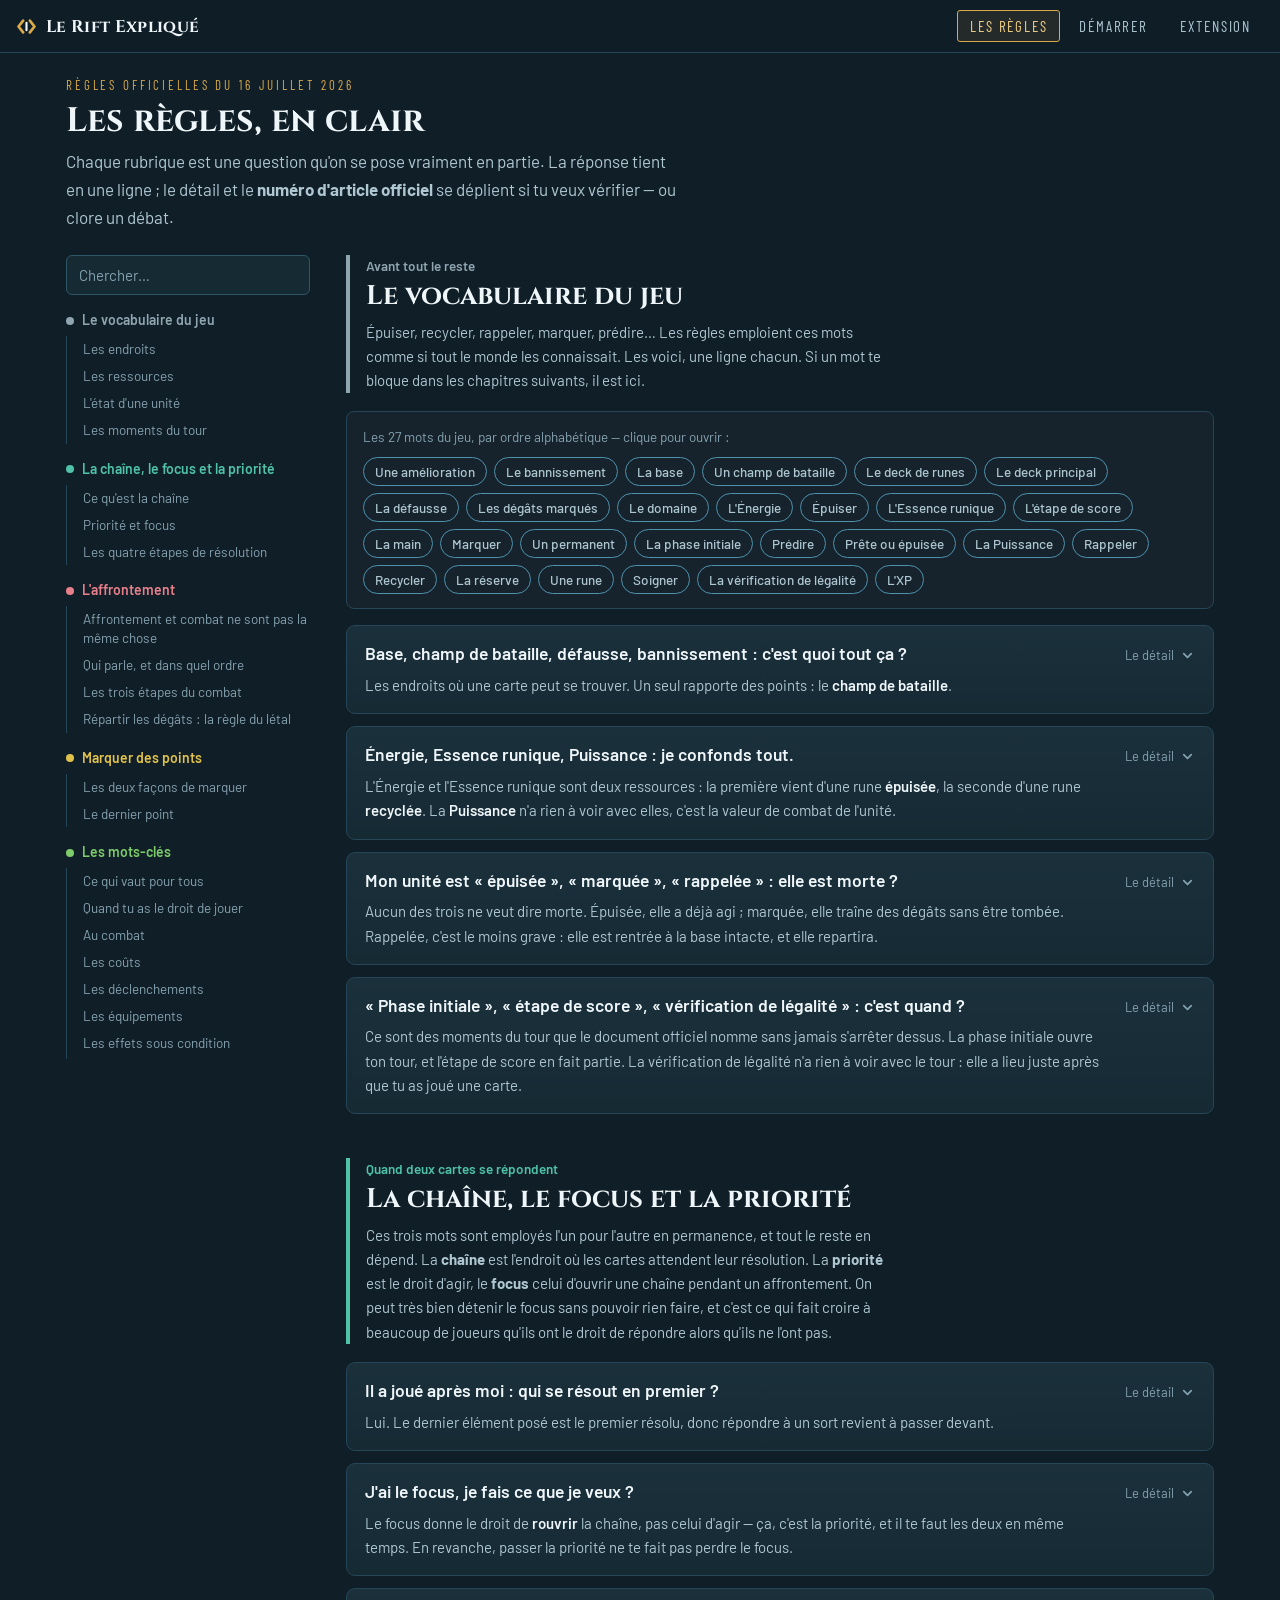
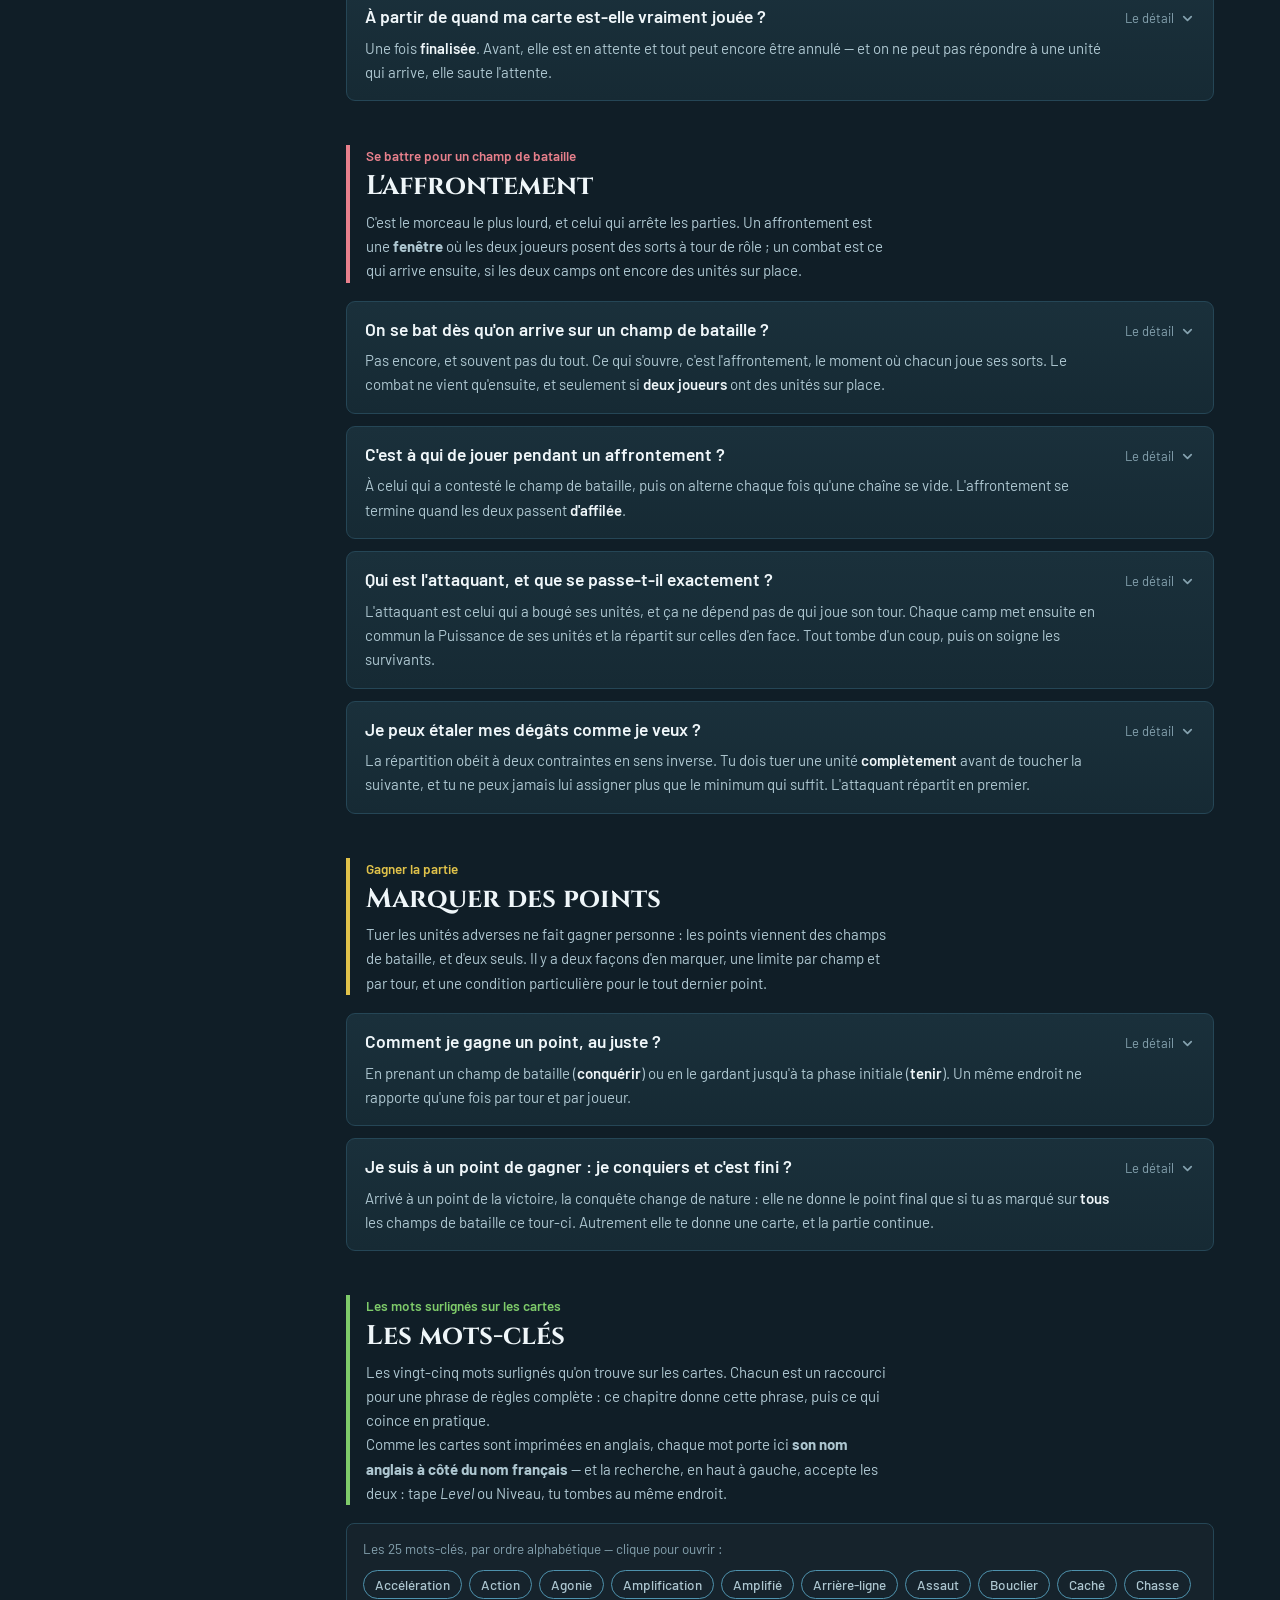
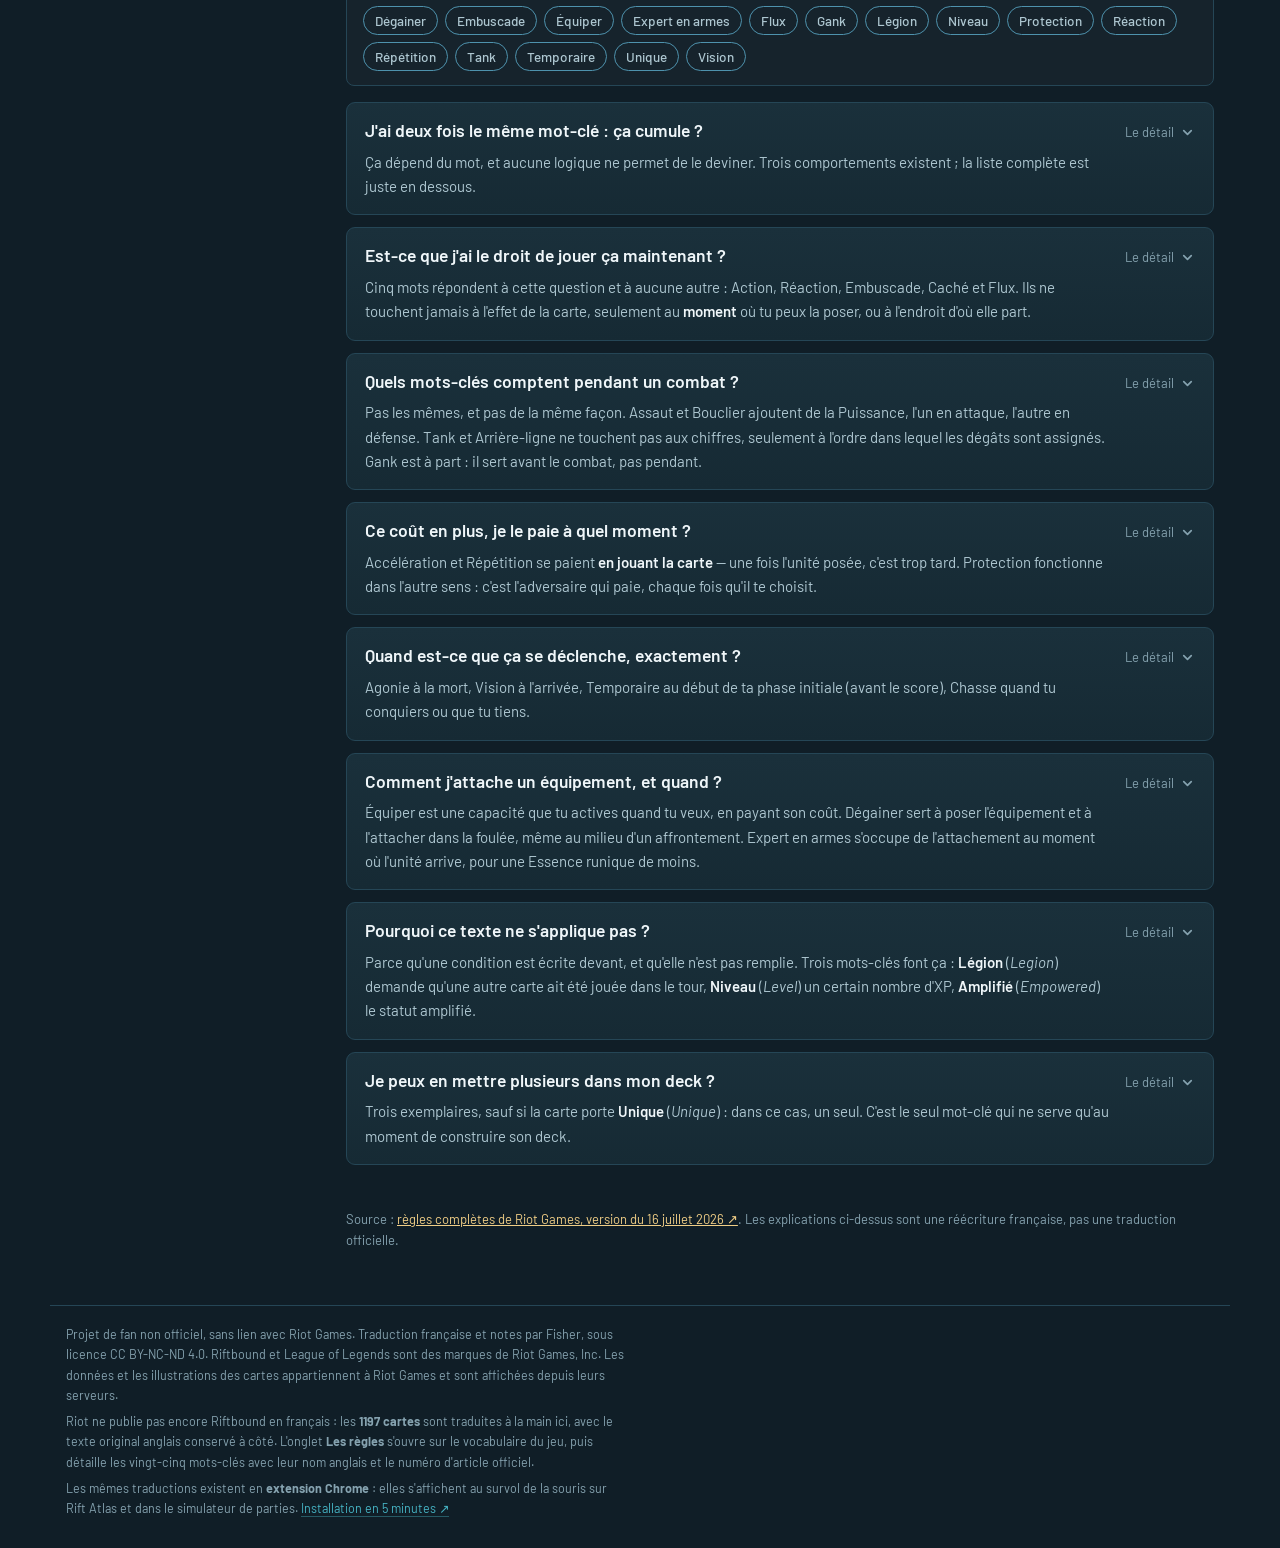
==== index.html @ 5894bb35 "L'installation passe juste sous le bouton de telechargement Les cinq etapes etaient trois sections p" ====
<!doctype html>
<html lang="fr">
<head>
<meta charset="utf-8">
<meta name="viewport" content="width=device-width, initial-scale=1, viewport-fit=cover">
<title>Le Rift Expliqué — guide Riftbound</title>
<meta name="description" content="Riftbound en français : les règles expliquées question par question, les 25 mots-clés, et une extension Chrome qui traduit les cartes au survol sur Rift Atlas.">

<link rel="canonical" href="https://pipfisher.github.io/rift-explique/">
<meta name="theme-color" content="#D9A94A">
<link rel="icon" href="favicon.svg" type="image/svg+xml">
<link rel="apple-touch-icon" href="apple-touch-icon.png">

<!-- l'aperçu affiché quand le lien est collé dans Discord, sur un forum ou en message -->
<meta property="og:type" content="website">
<meta property="og:site_name" content="Le Rift Expliqué">
<meta property="og:locale" content="fr_FR">
<meta property="og:url" content="https://pipfisher.github.io/rift-explique/">
<meta property="og:title" content="Le Rift Expliqué — Riftbound en français">
<meta property="og:description" content="Les règles de Riftbound expliquées question par question, les 25 mots-clés, et une extension Chrome qui traduit les 1197 cartes au survol.">
<meta property="og:image" content="https://pipfisher.github.io/rift-explique/og.png">
<meta property="og:image:width" content="1200">
<meta property="og:image:height" content="630">
<meta property="og:image:alt" content="Le Rift Expliqué — guide français de Riftbound">
<meta name="twitter:card" content="summary_large_image">

<link rel="preconnect" href="https://cmsassets.rgpub.io" crossorigin>
<link rel="preconnect" href="https://assetcdn.rgpub.io" crossorigin>
<link rel="preconnect" href="https://fonts.googleapis.com">
<link rel="preconnect" href="https://fonts.gstatic.com" crossorigin>
<link rel="stylesheet" href="https://fonts.googleapis.com/css2?family=Cinzel:wght@500;700&family=Barlow:wght@400;500;600&family=Barlow+Condensed:wght@500;600;700&display=swap">
<link rel="stylesheet" href="style.css?v=34">
</head>
<body>

<header class="topbar">
  <button class="brand" id="brand" type="button" title="Découvrir l'extension Chrome">
    <svg class="brand-mark" viewBox="0 0 100 100" aria-hidden="true" focusable="false">
      <g fill="none" stroke="#D9A94A" stroke-width="13" stroke-linecap="round" stroke-linejoin="round">
        <path d="M34 22 L12 50 L34 78"/><path d="M66 78 L88 50 L66 22"/>
      </g>
      <path d="M50 32 L50 68" fill="none" stroke="#F4FAFC" stroke-width="10" stroke-linecap="round"/>
    </svg>
    <span class="brand-name">Le Rift Expliqué</span>
  </button>
  <nav class="tabs" id="tabs" role="tablist">
    <button class="tab" data-view="regles" role="tab">Les règles</button>
    <button class="tab" data-view="rules" role="tab">Démarrer</button>
    <button class="tab" data-view="extension" role="tab">Extension</button>
  </nav>
</header>

<main id="main">
  <div class="loading" id="loading">Chargement…</div>
</main>

<noscript>
  <div class="panel" style="max-width:1180px;margin:22px auto;padding:18px 20px">
    <h2>JavaScript est nécessaire</h2>
    <p class="lede" style="margin-top:8px">Ce site affiche les règles de Riftbound en français.
    Active JavaScript pour le consulter, ou va voir les
    <a href="https://playriftbound.com/en-us/rules-hub/" target="_blank" rel="noopener">règles
    officielles de Riot</a> (en anglais).</p>
  </div>
</noscript>

<div class="modal" id="modal" hidden>
  <div class="modal-back" data-close></div>
  <div class="modal-box" role="dialog" aria-modal="true">
    <button class="modal-x" data-close aria-label="Fermer">✕</button>
    <div id="modalBody"></div>
  </div>
</div>

<footer class="sitefoot">
  <p>Projet de fan non officiel, sans lien avec Riot Games. Traduction française et notes par Fisher, sous licence CC BY-NC-ND 4.0. Riftbound et League of Legends sont des marques de Riot&nbsp;Games, Inc. Les données et les illustrations des cartes appartiennent à Riot Games et sont affichées depuis leurs serveurs.</p>
  <p>Riot ne publie pas encore Riftbound en français : les <strong>1197 cartes</strong> sont traduites à la main ici, avec le texte original anglais conservé à côté. L'onglet <strong>Les règles</strong> s'ouvre sur le vocabulaire du jeu, puis détaille les vingt-cinq mots-clés avec leur nom anglais et le numéro d'article officiel.</p>
  <p class="foot-ext">Les mêmes traductions existent en <strong>extension Chrome</strong> : elles s'affichent au survol de la souris sur Rift Atlas et dans le simulateur de parties. <a href="https://github.com/PIPFisher/rift-explique/tree/main/extension" target="_blank" rel="noopener">Installation en 5 minutes&nbsp;↗</a></p>
</footer>

<script src="cards-data.js?v=34"></script>
<script src="rb-fr.js?v=34"></script>
<script src="rb-core.js?v=34"></script>
<script src="rb-regles-data.js?v=34"></script>
<script src="rb-regles.js?v=34"></script>
<script src="rb-rules.js?v=34"></script>
<script src="rb-extension.js?v=34"></script>
<script src="rb-app.js?v=34"></script>
</body>
</html>
---- style.css ----
/* ============================================================
   Le Rift Expliqué — feuille de style
   ============================================================ */

:root{
  color-scheme: dark;
  --ground:#101E27;
  --ground-2:#162A34;
  --panel:#1A303B;
  --panel-2:#204251;
  --line:#2E5666;
  --line-soft:#254656;
  --text:#EFF6F9;
  --text-dim:#AEC7D1;
  --text-faint:#85A2AF;
  --gold:#D9A94A;
  --gold-soft:#F0CE86;
  --att:#E0654A;
  --def:#46B4C4;
  --danger:#D8503C;
  --ok:#5BBF86;

  --Fury:#D9503C;
  --Body:#E08A3C;
  --Mind:#4FA8DE;
  --Calm:#56B87F;
  --Chaos:#A45FD0;
  --Order:#E0C24A;
  --Colorless:#8FA6B1;

  --serif:"Cinzel", Georgia, serif;
  --sans:"Barlow", system-ui, -apple-system, sans-serif;
  --cond:"Barlow Condensed", "Barlow", system-ui, sans-serif;
}

*{box-sizing:border-box}
html,body{margin:0;padding:0}
body{
  background:
    radial-gradient(1200px 700px at 50% -14%, #1E3E4D 0%, rgba(30,62,77,0) 62%),
    var(--ground);
  color:var(--text);
  font-family:var(--sans);
  font-size:16px;
  line-height:1.62;
  min-height:100vh;
  padding-top:env(safe-area-inset-top, 0px);
  padding-bottom:env(safe-area-inset-bottom, 0px);
}
img{max-width:100%;display:block}
a{color:var(--gold-soft)}

/* ---------- barre du haut ---------- */
.topbar{
  position:sticky;top:env(safe-area-inset-top, 0px);z-index:30;
  background:rgba(16,30,39,.93);
  backdrop-filter:blur(8px);
  border-bottom:1px solid var(--line-soft);
  display:flex;align-items:center;justify-content:space-between;gap:14px;flex-wrap:wrap;
  padding:10px 16px;
}
/* le titre est un bouton (il mène à l'onglet Extension) : on efface tout
   l'habillage que la règle générale des boutons lui donnerait */
.brand{display:flex;align-items:center;gap:9px;
  font-family:inherit;font-size:inherit;letter-spacing:normal;text-transform:none;
  background:none;border:none;border-radius:4px;padding:2px 4px;margin:-2px -4px;
  color:var(--text);cursor:pointer;transition:color .18s}
.brand:hover:not(:disabled){background:none;border-color:transparent;color:var(--gold-soft)}
.brand:hover .brand-mark{filter:brightness(1.25)}
.brand:active:not(:disabled){transform:none}
.brand:focus-visible{outline:2px solid var(--gold);outline-offset:2px}
.brand-mark{
  width:21px;height:21px;flex:none;
  transition:filter .15s;
}
.brand-name{
  font-family:var(--serif);font-weight:700;font-size:17px;letter-spacing:.02em;
}
.tabs{display:flex;gap:6px;flex-wrap:wrap}
.tab{
  font-family:var(--cond);font-size:15px;letter-spacing:.12em;text-transform:uppercase;
  color:var(--text-dim);background:transparent;border:1px solid transparent;
  border-radius:3px;padding:6px 12px;cursor:pointer;transition:all .18s ease;
}
.tab:hover{color:var(--text);background:var(--panel-2)}
.tab.on{color:var(--gold-soft);border-color:var(--gold);background:rgba(217,169,74,.1)}
.tab:focus-visible{outline:2px solid var(--gold);outline-offset:2px}

main{max-width:1180px;margin:0 auto;padding:22px 16px 40px}
.loading{display:none;text-align:center;color:var(--text-faint);padding:60px 0;font-style:italic}
html.js .loading{display:block}
noscript .panel h2{font-family:var(--serif);font-size:22px;letter-spacing:normal;
  text-transform:none;color:var(--text)}

/* ---------- éléments communs ---------- */
.view-head{display:flex;flex-direction:column;gap:6px;margin-bottom:18px}
.eyebrow{font-family:var(--cond);font-size:13px;letter-spacing:.22em;text-transform:uppercase;color:var(--gold)}
h1{font-family:var(--serif);font-weight:700;font-size:clamp(24px,4.4vw,34px);margin:0;line-height:1.14;text-wrap:balance}
h2{font-family:var(--cond);font-size:20px;letter-spacing:.1em;text-transform:uppercase;color:var(--gold);margin:0;font-weight:600}
h3{font-family:var(--cond);font-size:16px;letter-spacing:.1em;text-transform:uppercase;color:var(--text);margin:0;font-weight:600}
.lede{color:var(--text-dim);max-width:70ch;margin:0}

button{font-family:var(--cond);font-size:15px;letter-spacing:.1em;text-transform:uppercase;
  color:var(--text);background:var(--panel-2);border:1px solid var(--line);border-radius:3px;
  padding:8px 14px;cursor:pointer;transition:background .2s,border-color .2s,color .2s,transform .1s}
button:hover:not(:disabled){background:#1D3B48;border-color:var(--gold);color:var(--gold-soft)}
button:active:not(:disabled){transform:translateY(1px)}
button:disabled{opacity:.34;cursor:not-allowed}
button:focus-visible{outline:2px solid var(--gold);outline-offset:2px}
button.primary{background:linear-gradient(180deg,#2A4D5C,#1B3945);border-color:var(--gold);color:var(--gold-soft)}
button.att{border-color:var(--att);color:var(--att)}
button.def{border-color:var(--def);color:var(--def)}

input[type=text], select{
  font-family:var(--sans);font-size:14px;color:var(--text);
  background:var(--ground-2);border:1px solid var(--line);border-radius:3px;
  padding:8px 10px;min-width:0;
}
input[type=text]:focus, select:focus{outline:none;border-color:var(--gold)}
label.field{display:flex;flex-direction:column;gap:4px;min-width:0}
label.field span{font-family:var(--cond);font-size:12px;letter-spacing:.12em;text-transform:uppercase;color:var(--text-faint)}

.panel{border:1px solid var(--line-soft);border-radius:4px;
  background:linear-gradient(180deg,var(--panel),var(--ground-2));padding:15px 16px}

/* ---------- symboles dans les textes ---------- */
.sym{display:inline-grid;place-items:center;vertical-align:-2px;
  width:17px;height:17px;border-radius:50%;
  font-family:var(--cond);font-weight:700;font-size:11px;line-height:1;
  border:1.4px solid currentColor;margin:0 1px}
.sym-e{color:var(--gold-soft)}
.sym-p{color:#B6D8E2;border-radius:3px;transform:rotate(45deg)}
.sym-p b{transform:rotate(-45deg)}
.sym-m{color:var(--gold);border-radius:3px;border-width:1.6px}
.sym-t{color:var(--text-dim);font-size:10px}
.kw{display:inline-block;font-family:var(--cond);font-size:12.5px;letter-spacing:.08em;
  text-transform:uppercase;padding:0 5px;border-radius:2px;
  border:1px solid rgba(217,169,74,.5);color:var(--gold-soft);
  background:rgba(217,169,74,.09);cursor:help;white-space:nowrap}
.kw.reaction{border-color:rgba(70,180,196,.55);color:#9EDCE7;background:rgba(70,180,196,.1)}

.rules-text{font-size:13.5px;line-height:1.5;color:var(--text-dim);white-space:pre-line}

/* ---------- carte ---------- */
.card{
  --dom:var(--Colorless);
  position:relative;border-radius:6px;overflow:hidden;
  border:1px solid color-mix(in srgb, var(--dom) 45%, #0C1A22);
  background:#0D1B23;
  box-shadow:0 8px 22px -14px #000;
  cursor:pointer;transition:transform .16s ease, box-shadow .16s ease, border-color .16s ease;
}
.card:hover{transform:translateY(-3px);box-shadow:0 14px 26px -14px #000;border-color:var(--dom)}
.card img{width:100%;aspect-ratio:744/1039;object-fit:cover;background:#0A141C}
.card.landscape img{aspect-ratio:1039/744}
.card .fallback{
  position:absolute;inset:0;display:grid;place-items:center;text-align:center;padding:10px;
  font-family:var(--cond);font-size:13px;letter-spacing:.06em;color:var(--text-faint);
}
.card-cap{
  position:absolute;left:0;right:0;bottom:0;
  background:linear-gradient(180deg,rgba(10,20,28,0),rgba(8,16,22,.94) 55%);
  padding:16px 7px 6px;
  font-family:var(--cond);font-size:13px;letter-spacing:.03em;line-height:1.2;
  display:flex;align-items:flex-end;justify-content:space-between;gap:6px;
}
.card-cap b{font-weight:600;color:#EFF6F8}
.card-cap i{font-style:normal;color:var(--dom);font-size:11.5px;letter-spacing:.1em;text-transform:uppercase}

/* ---------- explorateur ---------- */
.filters{display:grid;grid-template-columns:repeat(auto-fit,minmax(140px,1fr));gap:10px;
  margin-bottom:12px;align-items:end}
.filters select,.filters input[type=text]{width:100%}
.filters .wide{grid-column:span 2}
@media (max-width:560px){.filters .wide{grid-column:span 1}}
.count-line{display:flex;justify-content:space-between;align-items:center;gap:10px;flex-wrap:wrap;
  color:var(--text-faint);font-size:13px;margin-bottom:12px}
.grid{display:grid;grid-template-columns:repeat(auto-fill,minmax(150px,1fr));gap:13px}
@media (max-width:520px){.grid{grid-template-columns:repeat(auto-fill,minmax(128px,1fr));gap:10px}}
.more-wrap{display:flex;justify-content:center;margin-top:20px}
.empty{text-align:center;color:var(--text-faint);padding:40px 0;font-style:italic}

/* ---------- fiche détaillée ---------- */
.detail{display:grid;grid-template-columns:minmax(0,300px) minmax(0,1fr);gap:20px}
@media (max-width:640px){.detail{grid-template-columns:1fr}}
.detail img{border-radius:8px;border:1px solid var(--line)}
.detail-meta{display:flex;flex-direction:column;gap:12px}
.detail h2{font-family:var(--serif);font-size:23px;text-transform:none;letter-spacing:0;color:var(--text)}
.chips{display:flex;gap:6px;flex-wrap:wrap}
.chip{font-family:var(--cond);font-size:12.5px;letter-spacing:.1em;text-transform:uppercase;
  padding:2px 8px;border-radius:2px;border:1px solid var(--line);color:var(--text-dim);background:rgba(10,20,28,.5)}
.chip.dom{border-color:var(--dom);color:var(--dom)}
.stat-row{display:flex;gap:16px;flex-wrap:wrap;border-block:1px solid var(--line-soft);padding:9px 0}
.stat{display:flex;flex-direction:column}
.stat span{font-family:var(--cond);font-size:11.5px;letter-spacing:.12em;text-transform:uppercase;color:var(--text-faint)}
.stat b{font-family:var(--cond);font-size:20px;color:var(--gold-soft);font-variant-numeric:tabular-nums}

/* ---------- modale ---------- */
.modal{position:fixed;inset:0;z-index:60;display:grid;place-items:center;padding:16px}
.modal[hidden]{display:none}
[hidden]{display:none !important}
.modal-back{position:absolute;inset:0;background:rgba(4,10,14,.82)}
.modal-box{position:relative;max-width:820px;width:100%;max-height:88vh;overflow-y:auto;
  background:linear-gradient(180deg,var(--panel),var(--ground-2));
  border:1px solid var(--line);border-radius:6px;padding:20px}
.modal-x{position:absolute;top:10px;right:10px;padding:4px 9px;font-size:14px;z-index:2}

/* ---------- plateau partagé (chaîne + simulateur) ---------- */
.field{border:1px solid var(--line-soft);border-radius:4px;
  background:linear-gradient(180deg,rgba(19,37,47,.6),rgba(10,20,28,.6));
  padding:12px 14px;display:grid;grid-template-columns:1fr auto 1fr;align-items:center;gap:14px}
@media (max-width:760px){.field{grid-template-columns:1fr;gap:12px}}
.seat{display:flex;flex-direction:column;gap:8px}
.seat.right{align-items:flex-end;text-align:right}
@media (max-width:760px){.seat.right{align-items:flex-start;text-align:left}}
.seat-name{font-family:var(--cond);font-size:16px;letter-spacing:.14em;text-transform:uppercase;color:var(--who)}
.seat-att{--who:var(--att)}
.seat-def{--who:var(--def)}
.badges{display:flex;gap:6px;flex-wrap:wrap}
.seat.right .badges{justify-content:flex-end}
@media (max-width:760px){.seat.right .badges{justify-content:flex-start}}
.badge{font-family:var(--cond);font-size:12.5px;letter-spacing:.1em;text-transform:uppercase;
  padding:2px 8px;border-radius:2px;border:1px solid var(--line-soft);color:var(--text-faint);
  background:rgba(10,20,28,.6);transition:all .25s ease;white-space:nowrap}
.badge.on{color:var(--text);border-color:var(--who);
  background:color-mix(in srgb,var(--who) 16%,rgba(10,20,28,.6));box-shadow:0 0 12px -4px var(--who)}
.versus{font-family:var(--serif);font-size:13px;letter-spacing:.2em;color:var(--text-faint);text-align:center}

.mini-row{display:flex;gap:9px;flex-wrap:wrap}
.seat.right .mini-row{justify-content:flex-end}
@media (max-width:760px){.seat.right .mini-row{justify-content:flex-start}}
.mini{width:84px;position:relative;border-radius:4px;overflow:hidden;border:1px solid var(--line);background:#0D1B23}
.mini img{aspect-ratio:744/1039;object-fit:cover}
.mini .m-might{position:absolute;bottom:3px;right:3px;min-width:21px;height:21px;padding:0 3px;
  display:grid;place-items:center;background:rgba(8,16,22,.92);border:1.4px solid var(--gold);
  border-radius:3px;font-family:var(--cond);font-weight:700;font-size:13px;color:var(--gold-soft)}
.mini.dead{opacity:.34;filter:grayscale(1)}
.mini.dead::after{content:"mort";position:absolute;inset:auto 0 42% 0;text-align:center;
  font-family:var(--cond);font-size:12px;letter-spacing:.12em;text-transform:uppercase;color:var(--danger)}
.mini .m-dmg{position:absolute;top:3px;left:3px;background:rgba(216,80,60,.92);border-radius:2px;
  font-family:var(--cond);font-size:12px;padding:0 4px;color:#fff}
.mini-empty{color:var(--text-faint);font-size:13px;font-style:italic}

/* ---------- chaîne ---------- */
.chain-col{border:1px solid var(--line-soft);border-radius:4px;
  background:linear-gradient(180deg,rgba(19,37,47,.85),rgba(10,20,28,.85));
  padding:13px 14px 12px;display:flex;flex-direction:column;gap:11px;min-height:260px}
.chain-head{display:flex;align-items:center;justify-content:space-between;gap:10px;
  border-bottom:1px solid var(--line-soft);padding-bottom:8px}
.chain-title{font-family:var(--cond);font-size:16px;letter-spacing:.18em;text-transform:uppercase;color:var(--gold)}
.chain-state{font-family:var(--cond);font-size:13px;letter-spacing:.1em;text-transform:uppercase;color:var(--text-faint)}
.stack{flex:1;display:flex;flex-direction:row-reverse;justify-content:center;align-items:flex-start;
  gap:14px;flex-wrap:wrap;padding:4px 0}
.slot{display:flex;flex-direction:column;align-items:center;gap:6px;width:118px;
  animation:slideIn .34s cubic-bezier(.2,.8,.3,1) both}
.slot .card{width:118px}
.slot-tag{font-family:var(--cond);font-size:11px;letter-spacing:.13em;text-transform:uppercase;
  color:var(--text-faint);text-align:center;line-height:1.2}
.slot.is-top .slot-tag{color:var(--gold)}
.slot.resolving{animation:resolveOut .7s ease both}
.slot.resolving .card{border-color:var(--gold-soft);box-shadow:0 0 0 1px var(--gold-soft),0 0 30px -6px var(--gold-soft)}
.slot .owner-bar{width:100%;height:3px;border-radius:2px;background:var(--own)}
.empty-note{margin:auto;text-align:center;color:var(--text-faint);font-size:13px;font-style:italic}

@keyframes slideIn{from{opacity:0;transform:translateY(16px) scale(.96)}to{opacity:1;transform:none}}
@keyframes resolveOut{0%{opacity:1}40%{opacity:1;transform:translateY(-5px) scale(1.03)}100%{opacity:0;transform:translateY(-26px) scale(.95)}}

.passes{display:flex;align-items:center;gap:9px;border-top:1px solid var(--line-soft);padding-top:9px}
.passes-label{font-family:var(--cond);font-size:13px;letter-spacing:.1em;text-transform:uppercase;color:var(--text-faint)}
.pips{display:flex;gap:5px}
.pip{width:24px;height:5px;border-radius:2px;background:var(--line-soft);transition:all .3s ease}
.pip.on{background:var(--gold);box-shadow:0 0 9px -1px var(--gold)}
.pip.fire{background:var(--danger);box-shadow:0 0 12px -1px var(--danger)}

.hand-zone{border:1px solid var(--line-soft);border-radius:4px;background:rgba(19,37,47,.45);
  padding:11px 14px 13px;display:flex;flex-direction:column;gap:9px}
.hand-head{font-family:var(--cond);font-size:14px;letter-spacing:.16em;text-transform:uppercase;color:var(--def);
  display:flex;justify-content:space-between;gap:10px;flex-wrap:wrap;align-items:center}
.hand{display:flex;gap:12px;flex-wrap:wrap}
.hand .card{width:112px;animation:slideIn .3s ease both}
.hand-empty{color:var(--text-faint);font-size:13px;font-style:italic}

.narration{border:1px solid var(--line-soft);border-radius:4px;
  background:linear-gradient(180deg,var(--panel),var(--ground-2));
  padding:15px 16px 14px;display:flex;flex-direction:column;gap:11px;min-height:130px}
.step-head{display:flex;align-items:baseline;gap:10px;flex-wrap:wrap}
.step-num{font-family:var(--cond);font-size:14px;letter-spacing:.16em;text-transform:uppercase;color:var(--gold);font-variant-numeric:tabular-nums}
.step-tag{font-family:var(--cond);font-size:13px;letter-spacing:.12em;text-transform:uppercase;color:var(--text-faint);
  border:1px solid var(--line-soft);border-radius:2px;padding:1px 7px}
.step-text{margin:0;font-size:16px;max-width:70ch}
.step-text b{color:var(--gold-soft);font-weight:600}
.step-note{margin:0;font-size:13.5px;color:var(--text-dim);border-left:2px solid var(--line);padding-left:11px;max-width:70ch}
.choices{display:flex;gap:10px;flex-wrap:wrap}
.controls{display:flex;gap:9px;flex-wrap:wrap;align-items:center;justify-content:center;margin-top:4px}
.stack-col{display:flex;flex-direction:column;gap:16px}

/* ---------- règles ---------- */
.rule-grid{display:grid;grid-template-columns:repeat(auto-fit,minmax(260px,1fr));gap:14px}
.rule-card{border:1px solid var(--line-soft);border-top:2px solid var(--gold);border-radius:3px;
  background:rgba(19,37,47,.5);padding:14px 15px;display:flex;flex-direction:column;gap:7px}
.rule-card p{margin:0;font-size:14px;color:var(--text-dim)}
.rule-card p b{color:var(--text);font-weight:600}
.steps-list{display:flex;flex-direction:column;gap:10px;counter-reset:s}
.step-item{display:grid;grid-template-columns:30px 1fr;gap:12px;align-items:start;
  border-bottom:1px solid var(--line-soft);padding-bottom:10px}
.step-item:last-child{border-bottom:none}
.step-item .no{font-family:var(--cond);font-size:19px;color:var(--gold);font-variant-numeric:tabular-nums;line-height:1.3}
.step-item p{margin:0;font-size:14.5px}
.step-item p b{color:var(--gold-soft)}
.step-item .sub{color:var(--text-dim);font-size:13.5px;margin-top:3px}

.glossary{display:grid;grid-template-columns:repeat(auto-fit,minmax(280px,1fr));gap:11px}
.gl{border:1px solid var(--line-soft);border-radius:3px;background:rgba(19,37,47,.4);padding:11px 12px;
  display:flex;flex-direction:column;gap:5px}
.gl-head{display:flex;align-items:baseline;gap:8px;flex-wrap:wrap}
.gl-en{font-family:var(--cond);font-size:16px;letter-spacing:.08em;text-transform:uppercase;color:var(--gold-soft)}
.gl-fr{font-size:13px;color:var(--text-faint);font-style:italic}
.gl p{margin:0;font-size:13.5px;color:var(--text-dim)}
.gl .ex{font-size:12.5px;color:var(--text-faint)}
.gl .ex a{cursor:pointer;text-decoration:underline dotted}

/* ---------- simulateur ---------- */
.sim-setup{display:grid;grid-template-columns:1fr 1fr;gap:14px}
@media (max-width:720px){.sim-setup{grid-template-columns:1fr}}
.picked{display:flex;gap:8px;flex-wrap:wrap;min-height:30px;margin-top:8px}
.picked .mini{width:62px}
.picked .mini button{position:absolute;top:2px;right:2px;padding:0 5px;font-size:11px;
  background:rgba(8,16,22,.9);border-color:var(--danger);color:var(--danger);line-height:1.5}
.picker-results{display:grid;grid-template-columns:repeat(auto-fill,minmax(110px,1fr));gap:10px;
  max-height:330px;overflow-y:auto;padding:4px;border:1px solid var(--line-soft);border-radius:3px;margin-top:10px}
.log{border:1px solid var(--line-soft);border-radius:3px;background:rgba(10,20,28,.6);
  padding:11px 13px;max-height:260px;overflow-y:auto;display:flex;flex-direction:column;gap:6px}
.log-line{font-size:13.5px;color:var(--text-dim);border-left:2px solid var(--line);padding-left:9px}
.log-line.att{border-color:var(--att)}
.log-line.def{border-color:var(--def)}
.log-line.sys{border-color:var(--gold);color:var(--text)}
.log-line.bad{border-color:var(--danger);color:#F0B3A8}
.log-line b{color:var(--gold-soft)}
.turn-banner{display:flex;align-items:center;gap:10px;flex-wrap:wrap;
  font-family:var(--cond);font-size:16px;letter-spacing:.1em;text-transform:uppercase}
.turn-banner .who{padding:3px 10px;border-radius:3px;border:1px solid currentColor}
.turn-banner .who.att{color:var(--att)}
.turn-banner .who.def{color:var(--def)}
.act-row{display:flex;gap:9px;flex-wrap:wrap;align-items:center}
.hint{font-size:13px;color:var(--text-faint);max-width:70ch}
.outcome{border:1px solid var(--gold);border-radius:4px;background:rgba(217,169,74,.08);padding:13px 15px}
.outcome h3{color:var(--gold-soft);margin-bottom:5px}
.outcome p{margin:0;font-size:14.5px}

.sitefoot{max-width:1180px;margin:0 auto;padding:18px 16px 30px;border-top:1px solid var(--line-soft);
  color:var(--text-faint);font-size:12.5px;display:flex;flex-direction:column;gap:6px}
.sitefoot p{margin:0;max-width:80ch}

@media (prefers-reduced-motion: reduce){
  *,*::before,*::after{animation-duration:.01ms!important;animation-iteration-count:1!important;transition-duration:.01ms!important}
}

/* ================= un tour de jeu ================= */
.rail{
  display:flex;align-items:center;gap:8px;flex-wrap:wrap;
  border:1px solid var(--line-soft);border-radius:4px;
  background:rgba(19,37,47,.5);padding:9px 13px;
}
.rail .ph{
  font-family:var(--cond);font-size:14px;letter-spacing:.14em;text-transform:uppercase;
  color:var(--text-faint);padding:2px 8px;border-radius:2px;transition:all .3s ease;white-space:nowrap;
}
.rail .ph.done{color:var(--text-dim)}
.rail .ph.on{color:var(--gold-soft);background:rgba(217,169,74,.12);
  border:1px solid var(--gold);box-shadow:0 0 14px -6px var(--gold)}
.rail .ph-sep{color:var(--line);font-size:13px}

.board-head{display:flex;gap:10px;flex-wrap:wrap}
.counter{
  flex:1 1 120px;border:1px solid var(--line-soft);border-radius:4px;
  background:rgba(19,37,47,.5);padding:9px 12px;display:flex;flex-direction:column;gap:1px;
}
.counter span{font-family:var(--cond);font-size:12px;letter-spacing:.12em;text-transform:uppercase;color:var(--text-faint)}
.counter b{font-family:var(--cond);font-size:24px;line-height:1.1;color:var(--gold-soft);font-variant-numeric:tabular-nums}
.counter i{font-style:normal;font-size:12px;color:var(--text-faint);margin-left:3px}

.runes-row{
  display:flex;align-items:center;gap:12px;flex-wrap:wrap;
  border:1px solid var(--line-soft);border-radius:4px;background:rgba(19,37,47,.4);padding:10px 13px;
}
.runes-label{font-family:var(--cond);font-size:14px;letter-spacing:.14em;text-transform:uppercase;color:var(--text-dim)}
.runes{display:flex;gap:6px;flex-wrap:wrap}
.rune{
  width:16px;height:16px;border-radius:3px;display:inline-block;
  transform:rotate(45deg);border:1.5px solid var(--line);background:#0E2029;
  transition:all .3s ease;
}
.rune.ready{border-color:var(--gold);background:linear-gradient(135deg,var(--gold),#8A5F1E);
  box-shadow:0 0 9px -2px var(--gold)}
.rune.spent{border-color:var(--line);background:#12242D;opacity:.55}
.rune.recycled{border-color:var(--def);background:linear-gradient(135deg,var(--def),#1B5560);
  box-shadow:0 0 9px -2px var(--def)}
.runes-key{font-size:12px;color:var(--text-faint);display:flex;align-items:center;gap:5px;flex-wrap:wrap}
.runes-key .rune{width:11px;height:11px;margin-left:6px}

.zones{display:grid;grid-template-columns:repeat(auto-fit,minmax(230px,1fr));gap:12px}
.zone{
  border:1px solid var(--line-soft);border-radius:4px;padding:11px 12px 13px;
  background:linear-gradient(180deg,rgba(19,37,47,.6),rgba(10,20,28,.6));
  display:flex;flex-direction:column;gap:9px;min-height:150px;
}
.zone-you{border-top:2px solid var(--def)}
.zone-held{border-top:2px solid var(--gold)}
.zone-enemy{border-top:2px solid var(--att)}
.zone-name{font-family:var(--cond);font-size:13.5px;letter-spacing:.13em;text-transform:uppercase;color:var(--text-dim)}
.zone-you .zone-name{color:var(--def)}
.zone-held .zone-name{color:var(--gold)}
.zone-enemy .zone-name{color:var(--att)}
.zone-cards{display:flex;gap:9px;flex-wrap:wrap}

.mini.tapped img{transform:rotate(6deg) scale(.94);filter:brightness(.72)}
.mini.tapped::before{
  content:"épuisée";position:absolute;top:3px;left:3px;z-index:2;
  font-family:var(--cond);font-size:10px;letter-spacing:.08em;text-transform:uppercase;
  background:rgba(8,16,22,.9);border:1px solid var(--line);border-radius:2px;padding:0 4px;color:var(--text-faint);
}
.mini .m-tag{
  position:absolute;left:0;right:0;bottom:0;
  background:linear-gradient(180deg,rgba(10,20,28,0),rgba(8,16,22,.95) 50%);
  font-family:var(--cond);font-size:10.5px;letter-spacing:.06em;text-transform:uppercase;
  color:var(--gold-soft);text-align:center;padding:9px 2px 3px;
}

.mini .m-might{z-index:3}
.mini .m-tag{text-align:left;padding-left:5px;padding-right:26px}

/* ================= aperçu au survol ================= */
.peek{
  position:fixed;z-index:80;pointer-events:none;
  display:flex;gap:16px;align-items:flex-start;
  max-width:min(880px, calc(100vw - 24px));
  background:linear-gradient(180deg,rgba(19,37,47,.98),rgba(10,20,28,.98));
  border:1px solid var(--gold);border-radius:6px;
  box-shadow:0 22px 50px -18px #000, 0 0 0 1px rgba(217,169,74,.18);
  padding:12px;
  animation:peekIn .14s ease both;
}
.peek[hidden]{display:none}
@keyframes peekIn{from{opacity:0;transform:translateY(6px)}to{opacity:1;transform:none}}
.peek-img{
  height:min(640px, 76vh);width:auto;aspect-ratio:744/1039;max-width:46vw;flex:none;
  border-radius:8px;border:1px solid var(--line);
}
.peek-side{display:flex;flex-direction:column;gap:9px;min-width:0;width:380px;max-height:76vh;overflow:hidden}
.peek-name{font-family:var(--serif);font-size:23px;line-height:1.18;color:var(--text)}
.peek-meta{font-family:var(--cond);font-size:15px;letter-spacing:.08em;text-transform:uppercase;color:var(--text-faint)}
.peek-vo{font-size:14.5px;line-height:1.5;color:var(--text-dim);white-space:pre-line;
  border-left:2px solid var(--line);padding-left:11px}

.fr-block{border:1px solid rgba(217,169,74,.35);border-radius:4px;
  background:rgba(217,169,74,.07);padding:9px 11px;display:flex;flex-direction:column;gap:4px}
.fr-head{font-family:var(--cond);font-size:12.5px;letter-spacing:.14em;text-transform:uppercase;color:var(--gold)}
.fr-name{font-family:var(--serif);font-size:18px;color:var(--gold-soft)}
/* ---------- lecture du texte français ----------
   Deux accents seulement : le moment où la carte se joue.
   Tout le reste vit dans la hiérarchie, pas dans la couleur. */
.fr-text{display:flex;flex-direction:column;gap:10px;margin:0;
  font-size:16px;line-height:1.6;color:var(--text);white-space:normal}
.fr-line{display:block}
.fr-line.fr-bullet{padding-left:14px;text-indent:-14px;margin-top:-5px}

/* le rappel de règles officiel : en retrait, effacé */
.fr-rem{color:var(--text-faint);font-size:12.5px;line-height:1.5}
.fr-rem-b{display:block;margin-top:4px;padding-left:11px;
  border-left:1px solid var(--line-soft)}

/* mot-clé : la couleur des pastilles officielles, en texte seul
   t vert sapin · e vert olive · c magenta · n gris */
.k{font-weight:600;letter-spacing:.01em;white-space:nowrap}
.k-t{color:#4FC2A8}
.k-e{color:#B5D64F}
.k-c{color:#EE6E9C}
.k-n{color:#A9BCC6}

/* ressources : pictogrammes, comme sur les cartes */
.r{font-weight:600}
.fr-rem .r,.fr-rem .k{color:inherit;font-weight:600}
/* pictogrammes officiels Riot (images) : on ne fait que les dimensionner.
   Les runes de domaine sont pleines (pastille colorée), les autres sont des
   traits nus : on agrandit un peu ces dernières pour égaliser le poids à l'œil. */
.g{display:inline-block;width:1.2em;height:1.2em;vertical-align:-.26em;margin:0 .05em}
.g-p+.g-p{margin-left:-.04em}
.g-m{width:1.3em;height:1.3em;margin-left:.1em;vertical-align:-.3em}
.g-x{width:1.34em;height:1.34em;vertical-align:-.3em}
.g-p[src$="rune_rainbow.svg"],
.g-p[src$="card_type_rune.svg"]{width:1.34em;height:1.34em;vertical-align:-.3em}


.fr-missing{border-color:var(--line-soft);background:rgba(19,37,47,.5)}
.fr-missing p{margin:0;font-size:13px;color:var(--text-faint)}
.fr-missing .fr-head{color:var(--text-faint)}

/* cartes paysage (champs de bataille) : on borne autrement */
.peek-img.landscape{height:auto;width:min(480px,46vw);aspect-ratio:1039/744}
@media (max-width:820px){ .peek{display:none} }

/* ================= deck ================= */
.dk-bar{display:flex;gap:9px;flex-wrap:wrap;align-items:center}
.dk-bar input#dkName{flex:1 1 220px;font-family:var(--serif);font-size:17px;padding:9px 11px}
.dk-cols{display:grid;grid-template-columns:minmax(0,1fr) minmax(0,1.25fr);gap:14px;align-items:start}
@media (max-width:860px){.dk-cols{grid-template-columns:1fr}}
.dk-zone{border:1px solid var(--line-soft);border-radius:4px;background:rgba(19,37,47,.5);
  padding:11px 12px 13px;margin-bottom:14px}
.dk-zone-head{display:flex;justify-content:space-between;align-items:baseline;gap:10px;
  border-bottom:1px solid var(--line-soft);padding-bottom:7px;margin-bottom:8px}
.dk-zone-name{font-family:var(--cond);font-size:16px;letter-spacing:.14em;text-transform:uppercase;color:var(--gold)}
.dk-zone-count{font-family:var(--cond);font-size:15px;color:var(--text-faint);font-variant-numeric:tabular-nums}
.dk-zone-count.ok{color:var(--ok)}
.dk-zone-count.over{color:var(--danger)}
.dk-legend{border-top:2px solid var(--Order)}
.dk-battlefields{border-top:2px solid var(--gold)}
.dk-runes{border-top:2px solid var(--def)}
.dk-main{border-top:2px solid var(--att)}
.dk-side{border-top:2px solid var(--line)}
.dk-group{margin-bottom:10px}
.dk-group-head{font-family:var(--cond);font-size:13px;letter-spacing:.12em;text-transform:uppercase;
  color:var(--text-faint);margin:6px 0 4px}
.dk-group-head i{font-style:normal;color:var(--text-dim)}
.dk-line{display:flex;align-items:center;gap:9px;padding:3px 4px;border-radius:3px;transition:background .15s}
.dk-line:hover{background:rgba(217,169,74,.08)}
.dk-qty{font-family:var(--cond);font-size:15px;color:var(--gold-soft);width:20px;text-align:right;font-variant-numeric:tabular-nums}
.dk-thumb{width:26px;height:26px;object-fit:cover;object-position:50% 22%;border-radius:3px;border:1px solid var(--line);flex:none}
.dk-name{flex:1;font-size:14px;min-width:0;overflow:hidden;text-overflow:ellipsis;white-space:nowrap}
.dk-cost{font-family:var(--cond);font-size:14px;color:var(--text-faint);width:18px;text-align:center}
.dk-btns{display:flex;gap:3px}
.dk-btns button{padding:1px 8px;font-size:15px;line-height:1.3}

/* ---- mode lecture second écran ---- */
.reading{display:flex;flex-direction:column;gap:22px}
.rd-zone h2{font-family:var(--cond);font-size:19px;letter-spacing:.16em;text-transform:uppercase;
  color:var(--gold);border-bottom:1px solid var(--line-soft);padding-bottom:6px;margin-bottom:12px}
.rd-grid{display:grid;grid-template-columns:repeat(auto-fill,minmax(420px,1fr));gap:14px}
@media (max-width:900px){.rd-grid{grid-template-columns:1fr}}
.rd-card{display:flex;gap:13px;border:1px solid var(--line-soft);border-radius:5px;
  background:linear-gradient(180deg,rgba(19,37,47,.7),rgba(10,20,28,.7));padding:11px;align-items:flex-start}
.rd-card img{width:150px;flex:none;border-radius:5px;border:1px solid var(--line)}
.rd-side{display:flex;flex-direction:column;gap:6px;min-width:0}
.rd-top{display:flex;align-items:baseline;gap:8px;flex-wrap:wrap}
.rd-qty{font-family:var(--cond);font-size:19px;color:var(--gold)}
.rd-name{font-family:var(--serif);font-size:19px;line-height:1.2}
.rd-meta{font-family:var(--cond);font-size:13.5px;letter-spacing:.07em;text-transform:uppercase;color:var(--text-faint)}
.rd-fr{margin:0;font-size:16px;line-height:1.5;white-space:pre-line}
.rd-vo{margin:0;font-size:14px;line-height:1.45;color:var(--text-dim);white-space:pre-line}
.rd-note{margin:0;font-size:13px;color:var(--text-faint);font-style:italic}

/* nom anglais rappelé sous le titre français */
.vo-name{font-size:13px;letter-spacing:.06em;text-transform:uppercase;color:var(--muted);margin:-4px 0 10px}
.fr-name.fr-vo{font-size:13px;letter-spacing:.06em;text-transform:uppercase;color:var(--muted);font-family:inherit}

/* renvoi vers l'extension, en pied de page */
.foot-ext a{color:var(--teal,#46B4C4);text-decoration:none;border-bottom:1px solid rgba(70,180,196,.4)}
.foot-ext a:hover{border-bottom-color:currentColor}

/* texte original anglais, replié par défaut */
.vo-box{border-top:1px solid var(--line-soft);padding-top:8px}
.vo-box summary{cursor:pointer;font-family:var(--cond);font-size:12px;letter-spacing:.14em;
  text-transform:uppercase;color:var(--text-faint);list-style:none;outline:none}
.vo-box summary::-webkit-details-marker{display:none}
.vo-box summary::before{content:'▸ ';display:inline-block;transition:transform .15s}
.vo-box[open] summary::before{content:'▾ '}
.vo-box summary:hover{color:var(--text-dim)}
.vo-box .rules-text{margin-top:7px;font-size:14px;color:var(--text-dim)}

/* la note : notre commentaire, distinct du rappel officiel */
.fr-note{margin:3px 0 0;font-size:13.5px;line-height:1.5;font-style:normal;
  color:var(--text-dim);padding-left:11px;border-left:1px solid rgba(217,169,74,.45)}
.rd-fr.fr-text{font-size:15px}

/* bonus donné à l'unité équipée (bas des cartes d'équipement) */
.fr-equip{margin-top:9px;padding-top:8px;border-top:1px solid rgba(217,169,74,.22);
  font-size:13.5px;color:var(--text-dim)}
.fr-equip span{color:var(--text-faint)}
.fr-equip-h{margin-bottom:5px}
.fr-equip .fr-text{gap:6px}

/* ============================================================
   Onglet Extension — la page qu'on envoie aux joueurs
   ============================================================ */
.xt-hero{display:flex;gap:26px;align-items:center;flex-wrap:wrap;
  background:linear-gradient(135deg,rgba(217,169,74,.10) 0%,rgba(19,37,47,.5) 60%)}
.xt-hero-main{flex:1 1 280px}
.xt-dl{display:inline-block;padding:13px 26px;border-radius:4px;
  background:linear-gradient(180deg,#E7BC63 0%,#C9973C 100%);
  color:#12202A;font-family:var(--cond);font-size:19px;font-weight:700;
  letter-spacing:.06em;text-transform:uppercase;text-decoration:none;
  box-shadow:0 10px 26px -12px rgba(217,169,74,.8);transition:transform .12s ease}
.xt-dl:hover{transform:translateY(-1px)}
.xt-dl-sub{margin:9px 0 0;font-size:12.5px;color:var(--text-faint)}
.xt-facts{list-style:none;margin:0;padding:0;display:grid;
  grid-template-columns:repeat(2,minmax(110px,1fr));gap:10px 22px;flex:0 1 300px}
.xt-facts li{font-size:12.5px;color:var(--text-faint);letter-spacing:.02em}
.xt-facts b{display:block;font-family:var(--cond);font-size:27px;color:var(--gold-soft);
  line-height:1.1;letter-spacing:.02em}

.xt-grid{display:grid;grid-template-columns:repeat(auto-fit,minmax(272px,1fr));gap:12px}
.xt-card{border:1px solid var(--line-soft);border-radius:3px;
  background:rgba(19,37,47,.4);padding:13px 15px}
.xt-card h3{margin:0 0 5px;font-family:var(--cond);font-size:16px;letter-spacing:.06em;
  text-transform:uppercase;color:var(--gold-soft)}
.xt-card p{margin:0;font-size:13.5px;color:var(--text-dim);line-height:1.55}

.xt-warn{margin:14px 0 0;padding:10px 13px;border-left:2px solid var(--gold-soft);
  background:rgba(217,169,74,.07);font-size:13px;color:var(--text-dim)}

.xt-lic-grid{display:grid;grid-template-columns:repeat(auto-fit,minmax(280px,1fr));
  gap:12px;margin:14px 0 12px}
.xt-lic{border:1px solid var(--line-soft);border-radius:3px;padding:12px 15px;
  background:rgba(19,37,47,.4)}
.xt-lic h3{margin:0 0 7px;font-family:var(--cond);font-size:15px;letter-spacing:.07em;
  text-transform:uppercase}
.xt-lic.ok{border-color:rgba(122,190,120,.35)}
.xt-lic.ok h3{color:#8FCB86}
.xt-lic.no{border-color:rgba(214,110,124,.32)}
.xt-lic.no h3{color:#E08794}
.xt-lic ul{margin:0;padding-left:17px}
.xt-lic li{font-size:13px;color:var(--text-dim);line-height:1.6}
.xt-licence code,.xt-card code,.step-item code{font-size:12.5px;padding:1px 5px;
  border-radius:3px;background:rgba(10,20,28,.7);color:var(--gold-soft)}


/* ============================================================
   Référence de règles — on entre par les questions
   ============================================================ */
.rg-wrap{display:grid;grid-template-columns:250px minmax(0,1fr);gap:30px;align-items:start}

/* couleur porteuse de chaque chapitre : le reste s'y accroche
   par currentColor (liseré, pastille, mot-clé, sommaire). */
.c-sarcelle{color:#4FC2A8; --acc:#4FC2A8}
.c-rouge   {color:#E8808C; --acc:#E8808C}
.c-or      {color:#E0C24A; --acc:#E0C24A}
.c-vert    {color:#7ECB6A; --acc:#7ECB6A}
.c-violet  {color:#B58AE0; --acc:#B58AE0}
.c-ardoise {color:#8FA6B1; --acc:#8FA6B1}

.rg-hero{margin-bottom:24px}
.rg-hero .lede{font-size:17px;line-height:1.66;max-width:62ch}

/* ---------- colonne de gauche ---------- */
.rg-nav{position:sticky;top:78px;max-height:calc(100vh - 96px);overflow:auto;
  padding-right:6px}
.rg-search{position:relative;margin-bottom:16px}
.rg-search input{width:100%;font-family:var(--sans);font-size:15px;
  padding:10px 12px;border-radius:6px;color:var(--text);
  background:var(--ground-2);border:1px solid var(--line)}
.rg-search input::placeholder{color:var(--text-faint)}
.rg-search input:focus-visible{outline:2px solid var(--gold);outline-offset:2px;
  border-color:var(--gold-soft)}
.rg-count{display:block;margin-top:6px;font-size:12.5px;color:var(--gold-soft)}

.rg-toc-ch{margin-bottom:16px}
.rg-toc-h{display:flex;align-items:center;gap:8px;font-size:14px;font-weight:600;
  color:currentColor;text-decoration:none;line-height:1.35}
.rg-dot{width:8px;height:8px;border-radius:50%;background:currentColor;flex:0 0 auto}
.rg-toc-ch ul{list-style:none;margin:6px 0 0;padding:0 0 0 16px;
  border-left:1px solid var(--line-soft)}
.rg-toc-ch li a{display:block;padding:4px 0;font-size:13.5px;color:var(--text-faint);
  text-decoration:none;line-height:1.4;transition:color .15s}
.rg-toc-ch li a:hover{color:var(--text)}
.rg-toc-ch li a.on{color:var(--gold-soft)}

.rg-toutes{width:100%;margin-top:6px;font-family:var(--sans);font-size:13.5px;
  letter-spacing:normal;text-transform:none;padding:8px 10px;border-radius:6px;
  color:var(--text-dim)}

/* ---------- chapitre ---------- */
.rg-ch{margin-bottom:44px;scroll-margin-top:84px}
.rg-ch-head{padding-left:16px;border-left:4px solid currentColor;margin-bottom:18px}
.rg-ch-when{font-size:13.5px;color:currentColor;font-weight:600;margin-bottom:3px}
.rg-ch-head h2{font-family:var(--serif);font-size:clamp(21px,3vw,27px);font-weight:700;
  letter-spacing:normal;text-transform:none;color:var(--text);margin:0 0 7px;line-height:1.2}
.rg-ch-head .lede{color:var(--text-dim);font-size:15px;max-width:66ch}

/* ---------- l'index des mots-clés ---------- */
.rg-index{margin:0 0 16px;padding:14px 16px;border-radius:8px;
  border:1px solid var(--line-soft);background:rgba(255,255,255,.022)}
.rg-index-t{margin:0 0 10px;font-size:13.5px;color:var(--text-faint)}
.rg-chips{display:flex;flex-wrap:wrap;gap:7px}
.rg-chip{font-family:var(--sans);font-size:13.5px;font-weight:500;letter-spacing:normal;
  text-transform:none;padding:5px 11px;border-radius:999px;
  color:var(--text-dim);background:transparent;border:1px solid #4E92AD}
.rg-chip:hover:not(:disabled){color:#0F1D26;background:var(--acc);border-color:var(--acc)}
.rg-chip:focus-visible{outline:2px solid var(--acc);outline-offset:2px}

/* ---------- une rubrique repliable ---------- */
.rg-s{margin:0 0 12px;border:1px solid var(--line-soft);border-radius:9px;
  background:linear-gradient(180deg,var(--panel),var(--ground-2));
  scroll-margin-top:84px;transition:border-color .18s}
.rg-s:hover{border-color:var(--line)}
.rg-s[open]{border-color:var(--line)}
.rg-s > summary{list-style:none;cursor:pointer;display:flex;align-items:flex-start;
  gap:16px;padding:16px 18px}
.rg-s > summary::-webkit-details-marker{display:none}
.rg-s > summary:focus-visible{outline:2px solid var(--gold);outline-offset:-2px;
  border-radius:9px}
.rg-q-txt{flex:1 1 auto;min-width:0}
.rg-q-txt h3{font-family:var(--sans);font-size:17.5px;font-weight:600;
  letter-spacing:normal;text-transform:none;color:var(--text);
  margin:0;line-height:1.35;text-wrap:balance}
.rg-rep{margin:7px 0 0;font-size:15px;line-height:1.62;color:var(--text-dim)}
.rg-rep b{color:var(--text);font-weight:600}

.rg-more{flex:0 0 auto;display:flex;align-items:center;gap:6px;padding-top:3px;
  font-size:13px;color:var(--text-faint);white-space:nowrap;transition:color .15s}
.rg-s > summary:hover .rg-more{color:var(--gold-soft)}
.rg-chev{width:15px;height:15px;transition:transform .2s ease}
.rg-s[open] .rg-chev{transform:rotate(180deg)}
.rg-s[open] .rg-more > span{opacity:.5}

.rg-body{margin:0 18px;padding:2px 0 18px;border-top:1px solid var(--line-soft)}
.rg-intro{margin:14px 0 13px;font-size:14.5px;color:var(--text-dim);line-height:1.66}

/* ---------- les règles ---------- */
.rg-rs{display:flex;flex-direction:column;gap:12px}
.rg-r{display:flex;align-items:flex-start;gap:12px}
.rg-r-txt{flex:1 1 auto;font-size:14.5px;line-height:1.62}
.rg-r-txt b{color:var(--text);font-weight:600}
.rg-r-txt span{color:var(--text-dim)}
.rg-ref{flex:0 0 auto;font-size:11.5px;color:var(--text-faint);text-decoration:none;
  padding:2px 7px;border-radius:999px;border:1px solid var(--line-soft);
  margin-top:2px;transition:color .15s,border-color .15s}
.rg-ref:hover{color:var(--gold-soft);border-color:var(--gold-soft)}

/* ---------- les mots-clés ---------- */
.rg-ms{columns:2 300px;column-gap:13px;margin-bottom:4px}
.rg-m{break-inside:avoid;-webkit-column-break-inside:avoid;margin:0 0 13px;
  padding:13px 15px 14px;border-radius:8px;border:1px solid var(--line-soft);
  background:rgba(255,255,255,.028);border-left:3px solid currentColor;
  scroll-margin-top:92px}
.rg-m-head{display:flex;align-items:baseline;gap:9px;margin-bottom:7px}
.rg-m-head h4{margin:0;font-family:var(--sans);font-size:16px;font-weight:600;
  letter-spacing:normal;color:var(--text)}
.rg-m-vo{font-size:12px;color:var(--text-faint);font-style:italic}
.rg-m-head .rg-ref{margin-left:auto;margin-top:0}
.rg-m-r{margin:0;font-size:14px;line-height:1.6;color:var(--text-dim)}
.rg-m-r b{color:var(--text);font-weight:600}
.rg-m-p{margin:9px 0 0;padding-left:17px;font-size:13px;line-height:1.6;
  color:var(--text-faint)}
.rg-m-p li{margin-bottom:5px}
.rg-m-p li:last-child{margin-bottom:0}
.rg-m-p b{color:var(--text-dim);font-weight:600}
.rg-ms + .rg-rs{margin-top:14px}
.rg-m:target{border-color:var(--gold);box-shadow:0 0 0 3px rgba(217,169,74,.18)}

/* ---------- encarts ---------- */
.rg-box{margin-top:15px;padding:13px 15px;border-radius:8px}
.rg-box h4{margin:0 0 8px;font-family:var(--sans);font-size:13.5px;font-weight:600;
  letter-spacing:normal;text-transform:none}
.rg-box-i{font-size:14px;line-height:1.62;color:var(--text-dim);margin-bottom:8px}
.rg-box-i:last-child{margin-bottom:0}
.rg-box-i b{color:var(--text)}
.rg-cas{background:rgba(79,194,168,.09);border-left:3px solid #4FC2A8}
.rg-cas h4{color:#6FD8BF}
.rg-err{background:rgba(224,106,120,.09);border-left:3px solid #E06A78}
.rg-err h4{color:#F0909C}

.rg-s-ref{margin:14px 0 0;font-size:12.5px;color:var(--text-faint)}
.rg-off{display:none !important}
.rg-src{margin-top:26px;font-size:13px;color:var(--text-faint);line-height:1.66}

@media (max-width:900px){
  .rg-wrap{grid-template-columns:1fr;gap:18px}
  .rg-nav{position:static;max-height:none}
  .rg-toc{display:none}
  .rg-toutes{display:none}
  .rg-ms{columns:1}
  .rg-s > summary{padding:14px 15px;gap:11px}
  .rg-q-txt h3{font-size:16.5px}
  .rg-more > span{display:none}
  .rg-body{margin:0 15px}
}

/* la capture du rappel des raccourcis, sur la page Extension */
.xt-shot{ margin:0 0 20px }
.xt-shot img{
  width:100%;
  max-width:420px;
  height:auto;
  border-radius:10px;
  border:1px solid var(--line-soft);
  box-shadow:0 22px 46px -24px rgba(0,0,0,.8);
}
.xt-raccourcis p{ margin:0 0 11px; max-width:70ch }
.xt-lede-court{ max-width:70ch }
.xt-raccourcis p:last-child{ margin-bottom:0 }
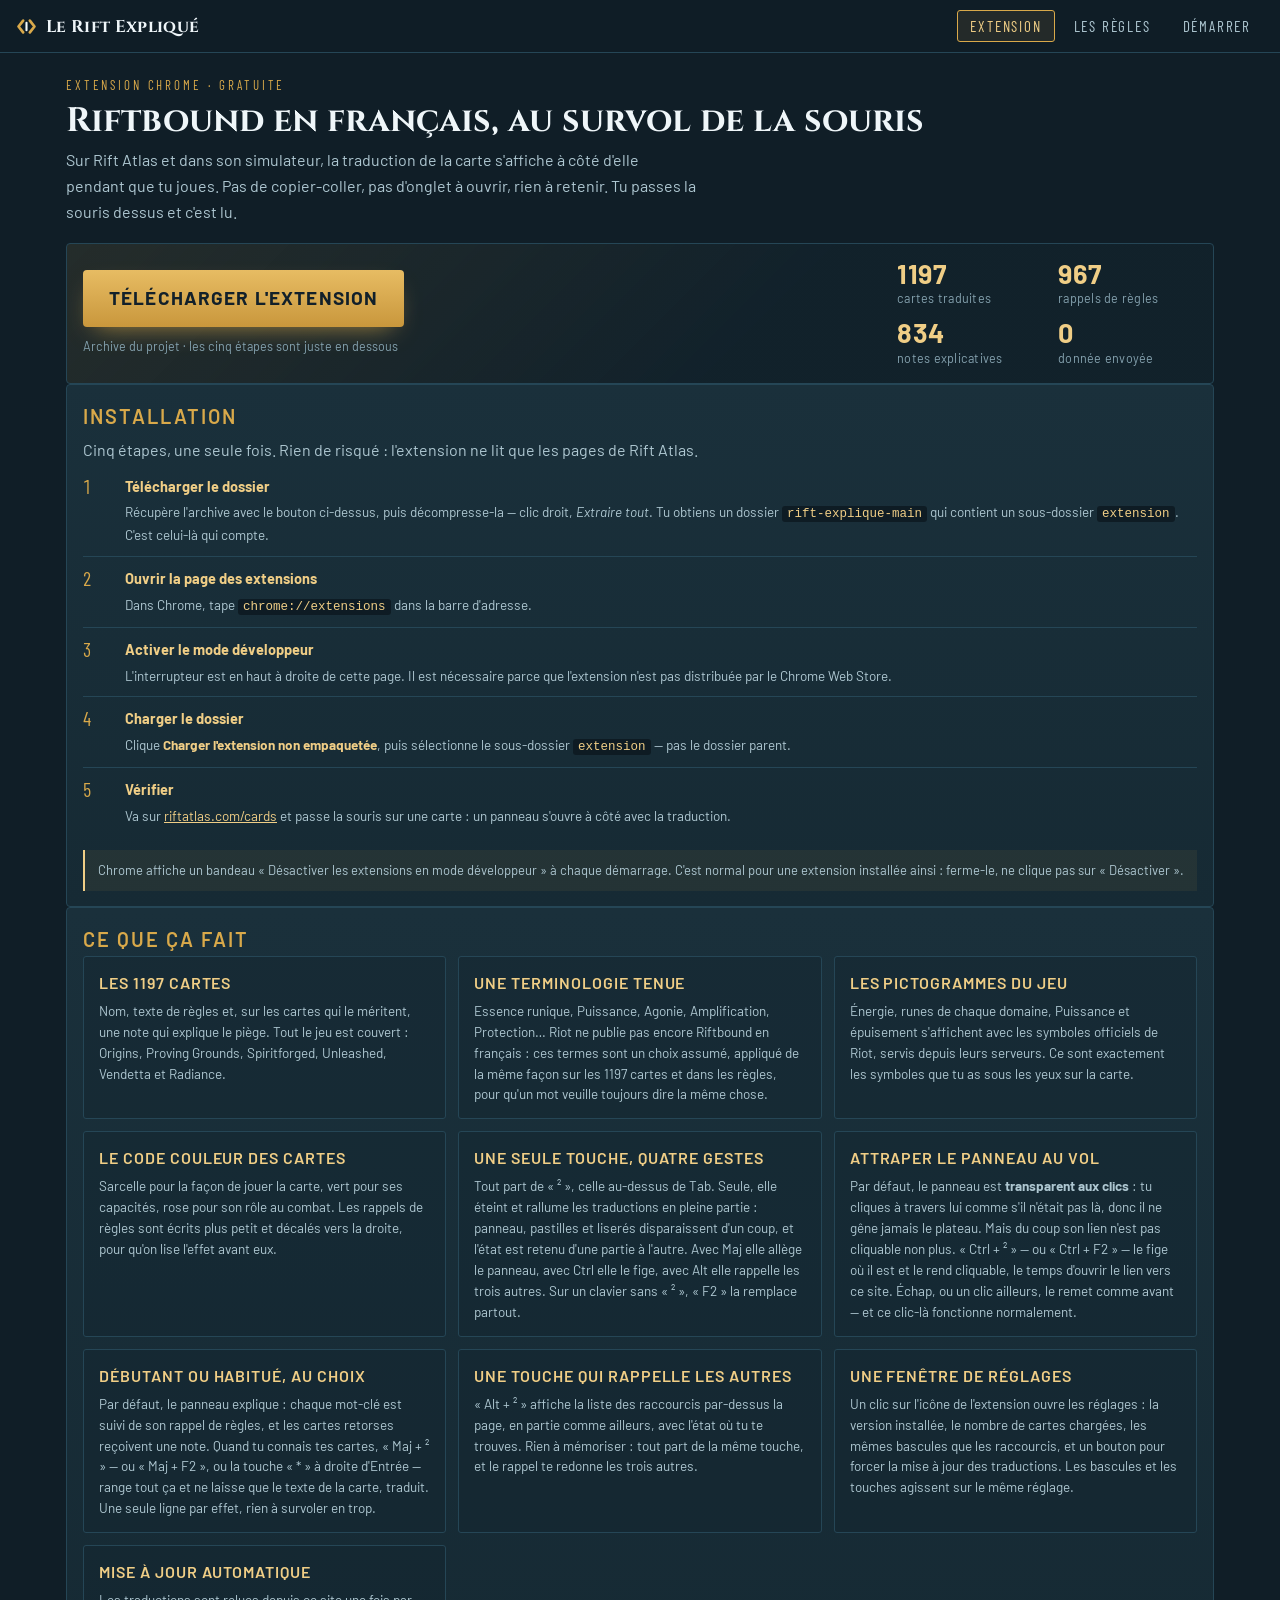
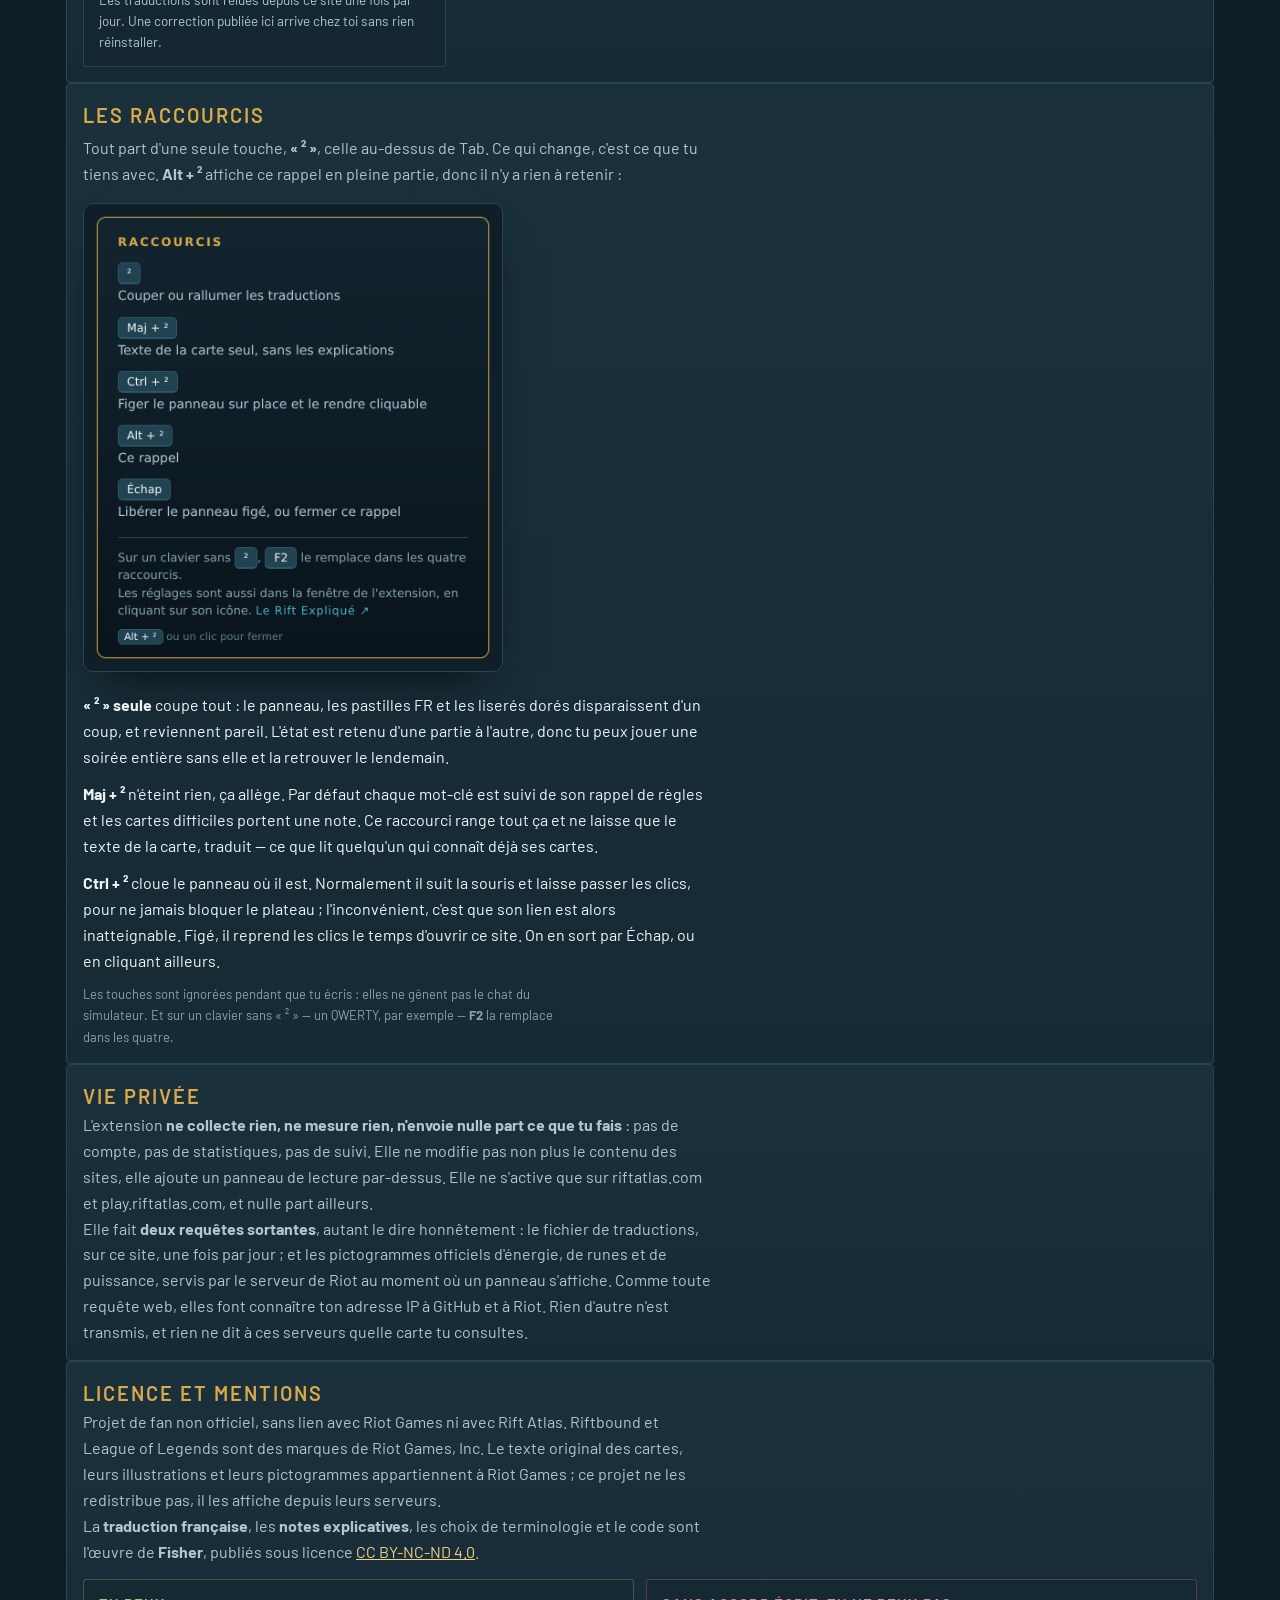
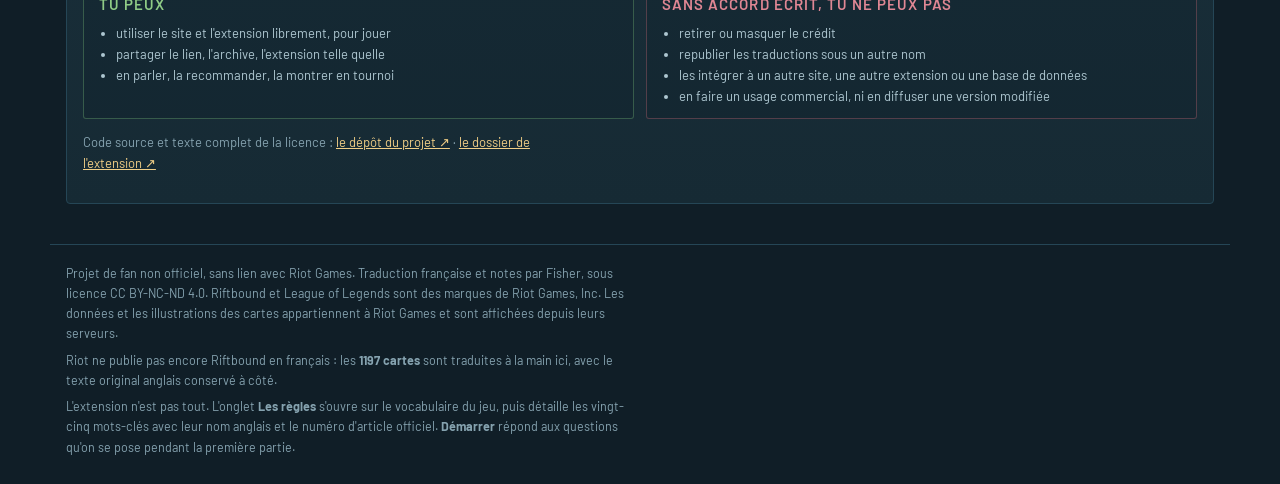
==== commit 7f399fe5: "L'extension passe en premier onglet C'est pour l'extension qu'on vient : elle devient le premier ong" ====
--- a/index.html
+++ b/index.html
@@ -29,7 +29,7 @@
 <link rel="preconnect" href="https://fonts.googleapis.com">
 <link rel="preconnect" href="https://fonts.gstatic.com" crossorigin>
 <link rel="stylesheet" href="https://fonts.googleapis.com/css2?family=Cinzel:wght@500;700&family=Barlow:wght@400;500;600&family=Barlow+Condensed:wght@500;600;700&display=swap">
-<link rel="stylesheet" href="style.css?v=34">
+<link rel="stylesheet" href="style.css?v=36">
 </head>
 <body>
 
@@ -44,9 +44,9 @@
     <span class="brand-name">Le Rift Expliqué</span>
   </button>
   <nav class="tabs" id="tabs" role="tablist">
+    <button class="tab" data-view="extension" role="tab">Extension</button>
     <button class="tab" data-view="regles" role="tab">Les règles</button>
     <button class="tab" data-view="rules" role="tab">Démarrer</button>
-    <button class="tab" data-view="extension" role="tab">Extension</button>
   </nav>
 </header>
 
@@ -74,17 +74,17 @@
 
 <footer class="sitefoot">
   <p>Projet de fan non officiel, sans lien avec Riot Games. Traduction française et notes par Fisher, sous licence CC BY-NC-ND 4.0. Riftbound et League of Legends sont des marques de Riot&nbsp;Games, Inc. Les données et les illustrations des cartes appartiennent à Riot Games et sont affichées depuis leurs serveurs.</p>
-  <p>Riot ne publie pas encore Riftbound en français : les <strong>1197 cartes</strong> sont traduites à la main ici, avec le texte original anglais conservé à côté. L'onglet <strong>Les règles</strong> s'ouvre sur le vocabulaire du jeu, puis détaille les vingt-cinq mots-clés avec leur nom anglais et le numéro d'article officiel.</p>
-  <p class="foot-ext">Les mêmes traductions existent en <strong>extension Chrome</strong> : elles s'affichent au survol de la souris sur Rift Atlas et dans le simulateur de parties. <a href="https://github.com/PIPFisher/rift-explique/tree/main/extension" target="_blank" rel="noopener">Installation en 5 minutes&nbsp;↗</a></p>
+  <p>Riot ne publie pas encore Riftbound en français : les <strong>1197 cartes</strong> sont traduites à la main ici, avec le texte original anglais conservé à côté.</p>
+  <p class="foot-ext">L'extension n'est pas tout. L'onglet <strong>Les règles</strong> s'ouvre sur le vocabulaire du jeu, puis détaille les vingt-cinq mots-clés avec leur nom anglais et le numéro d'article officiel. <strong>Démarrer</strong> répond aux questions qu'on se pose pendant la première partie.</p>
 </footer>
 
-<script src="cards-data.js?v=34"></script>
-<script src="rb-fr.js?v=34"></script>
-<script src="rb-core.js?v=34"></script>
-<script src="rb-regles-data.js?v=34"></script>
-<script src="rb-regles.js?v=34"></script>
-<script src="rb-rules.js?v=34"></script>
-<script src="rb-extension.js?v=34"></script>
-<script src="rb-app.js?v=34"></script>
+<script src="cards-data.js?v=36"></script>
+<script src="rb-fr.js?v=36"></script>
+<script src="rb-core.js?v=36"></script>
+<script src="rb-regles-data.js?v=36"></script>
+<script src="rb-regles.js?v=36"></script>
+<script src="rb-rules.js?v=36"></script>
+<script src="rb-extension.js?v=36"></script>
+<script src="rb-app.js?v=36"></script>
 </body>
 </html>
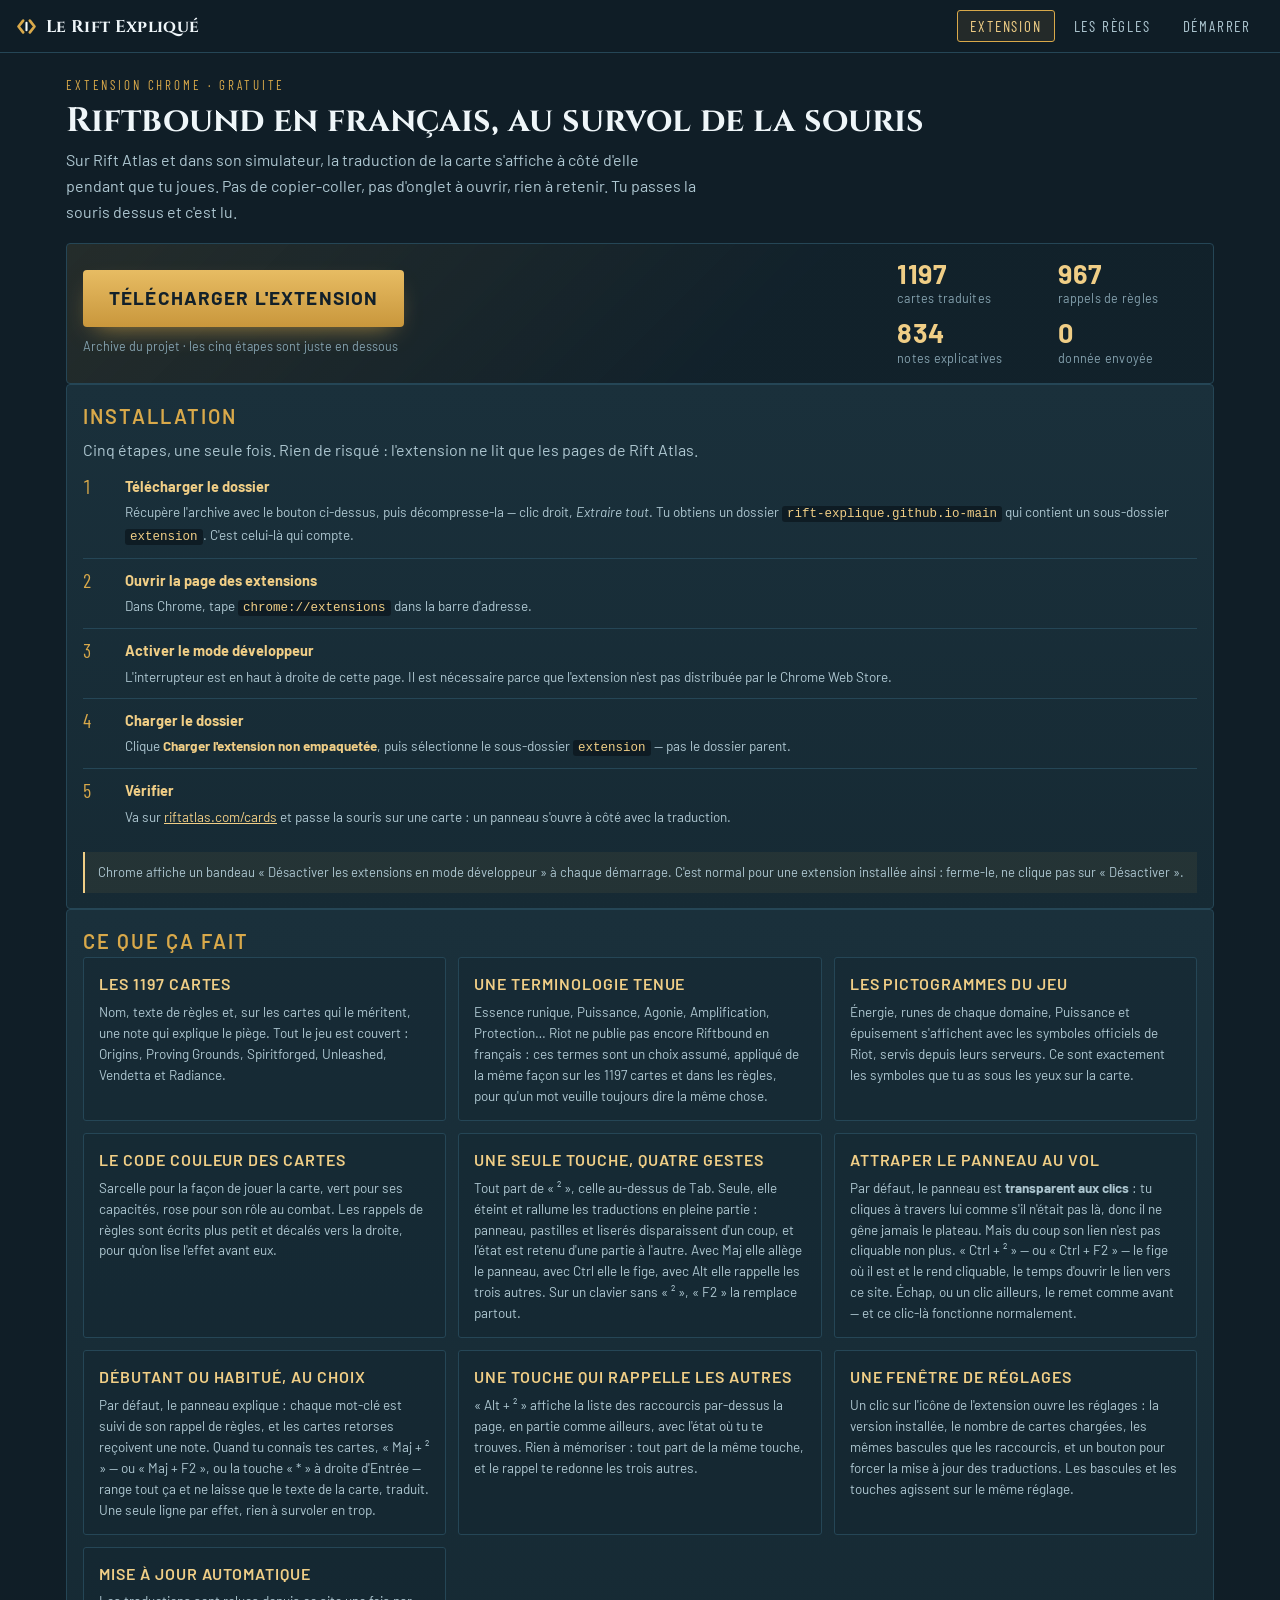
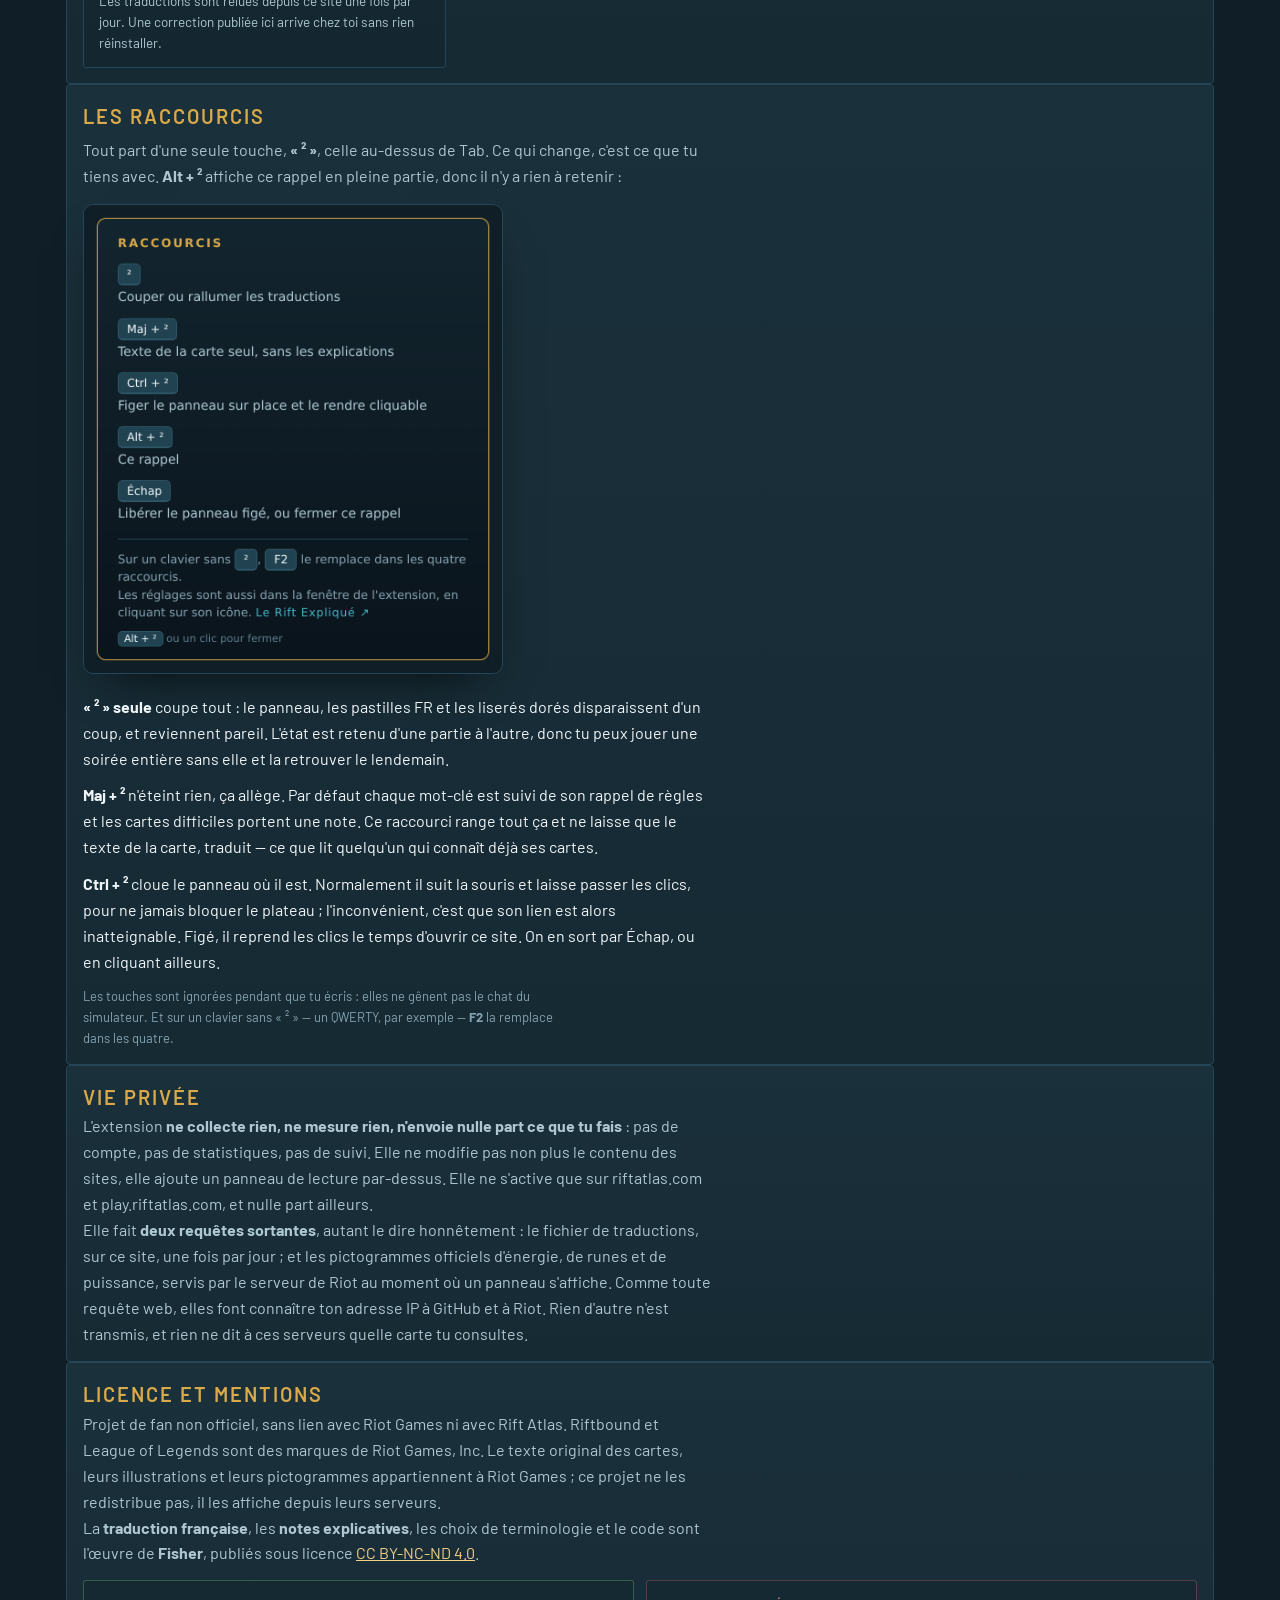
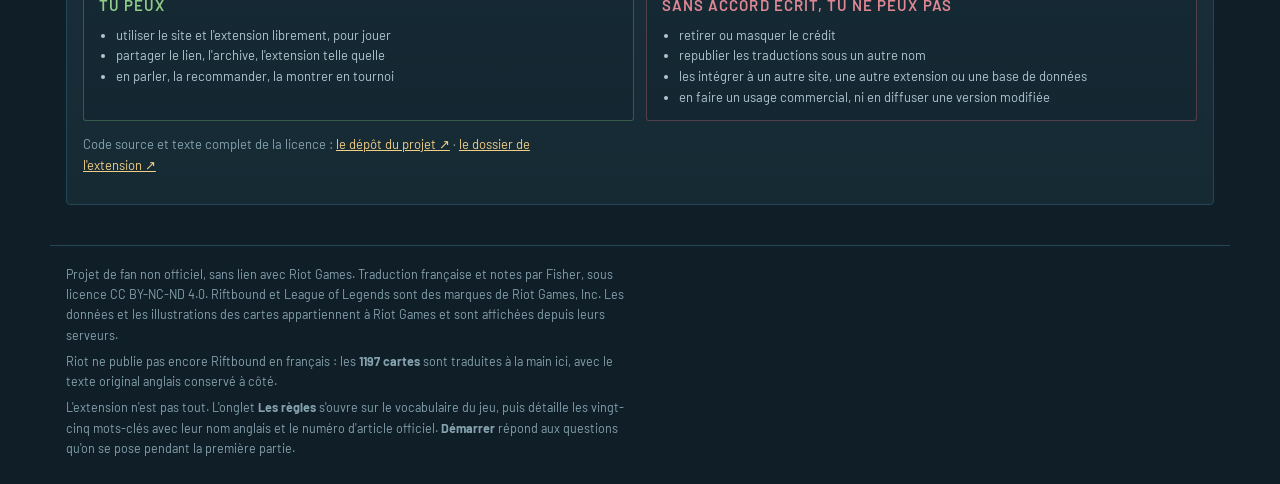
==== commit 3ee718cc: "Nouvelle adresse : rift-explique.github.io Le dépôt a rejoint l'organisation rift-explique et le sit" ====
--- a/index.html
+++ b/index.html
@@ -6,7 +6,7 @@
 <title>Le Rift Expliqué — guide Riftbound</title>
 <meta name="description" content="Riftbound en français : les règles expliquées question par question, les 25 mots-clés, et une extension Chrome qui traduit les cartes au survol sur Rift Atlas.">
 
-<link rel="canonical" href="https://pipfisher.github.io/rift-explique/">
+<link rel="canonical" href="https://rift-explique.github.io/">
 <meta name="theme-color" content="#D9A94A">
 <link rel="icon" href="favicon.svg" type="image/svg+xml">
 <link rel="apple-touch-icon" href="apple-touch-icon.png">
@@ -15,10 +15,10 @@
 <meta property="og:type" content="website">
 <meta property="og:site_name" content="Le Rift Expliqué">
 <meta property="og:locale" content="fr_FR">
-<meta property="og:url" content="https://pipfisher.github.io/rift-explique/">
+<meta property="og:url" content="https://rift-explique.github.io/">
 <meta property="og:title" content="Le Rift Expliqué — Riftbound en français">
 <meta property="og:description" content="Les règles de Riftbound expliquées question par question, les 25 mots-clés, et une extension Chrome qui traduit les 1197 cartes au survol.">
-<meta property="og:image" content="https://pipfisher.github.io/rift-explique/og.png">
+<meta property="og:image" content="https://rift-explique.github.io/og.png">
 <meta property="og:image:width" content="1200">
 <meta property="og:image:height" content="630">
 <meta property="og:image:alt" content="Le Rift Expliqué — guide français de Riftbound">
@@ -29,7 +29,7 @@
 <link rel="preconnect" href="https://fonts.googleapis.com">
 <link rel="preconnect" href="https://fonts.gstatic.com" crossorigin>
 <link rel="stylesheet" href="https://fonts.googleapis.com/css2?family=Cinzel:wght@500;700&family=Barlow:wght@400;500;600&family=Barlow+Condensed:wght@500;600;700&display=swap">
-<link rel="stylesheet" href="style.css?v=36">
+<link rel="stylesheet" href="style.css?v=37">
 </head>
 <body>
 
@@ -78,13 +78,13 @@
   <p class="foot-ext">L'extension n'est pas tout. L'onglet <strong>Les règles</strong> s'ouvre sur le vocabulaire du jeu, puis détaille les vingt-cinq mots-clés avec leur nom anglais et le numéro d'article officiel. <strong>Démarrer</strong> répond aux questions qu'on se pose pendant la première partie.</p>
 </footer>
 
-<script src="cards-data.js?v=36"></script>
-<script src="rb-fr.js?v=36"></script>
-<script src="rb-core.js?v=36"></script>
-<script src="rb-regles-data.js?v=36"></script>
-<script src="rb-regles.js?v=36"></script>
-<script src="rb-rules.js?v=36"></script>
-<script src="rb-extension.js?v=36"></script>
-<script src="rb-app.js?v=36"></script>
+<script src="cards-data.js?v=37"></script>
+<script src="rb-fr.js?v=37"></script>
+<script src="rb-core.js?v=37"></script>
+<script src="rb-regles-data.js?v=37"></script>
+<script src="rb-regles.js?v=37"></script>
+<script src="rb-rules.js?v=37"></script>
+<script src="rb-extension.js?v=37"></script>
+<script src="rb-app.js?v=37"></script>
 </body>
 </html>
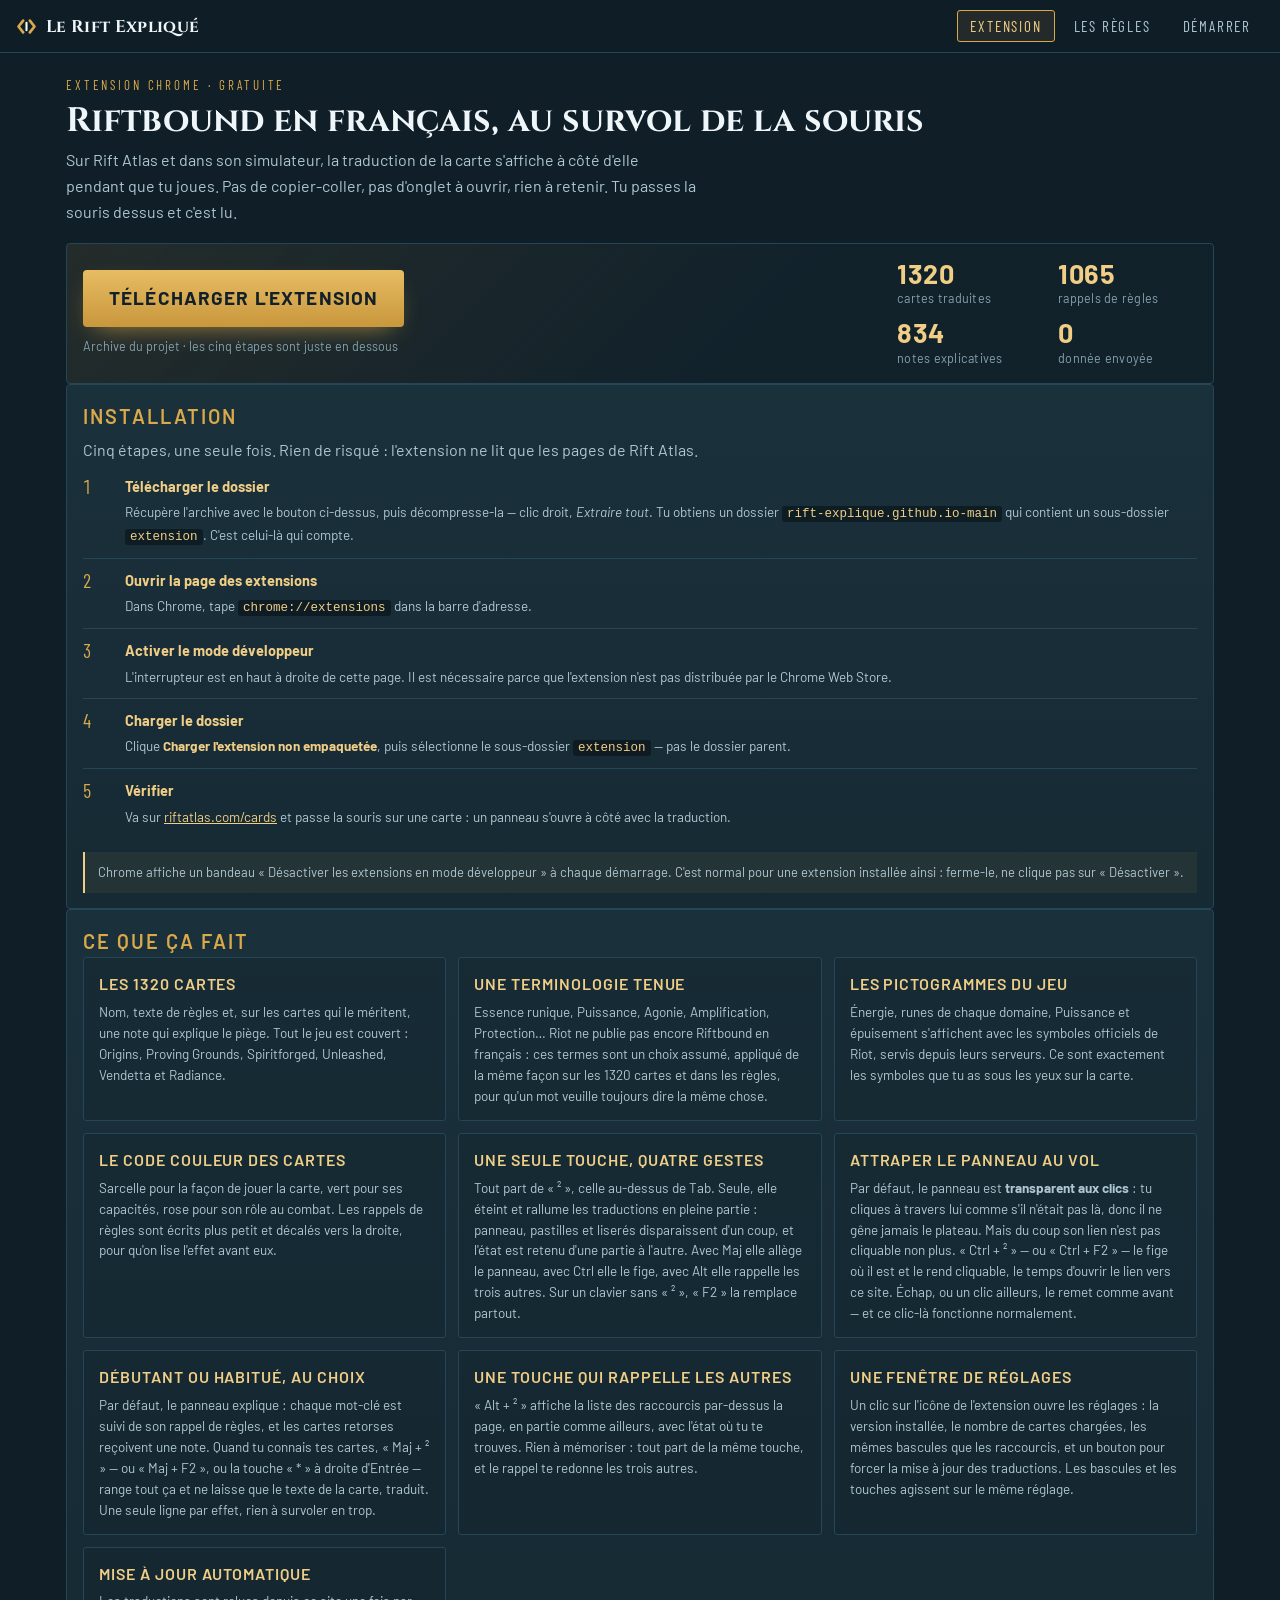
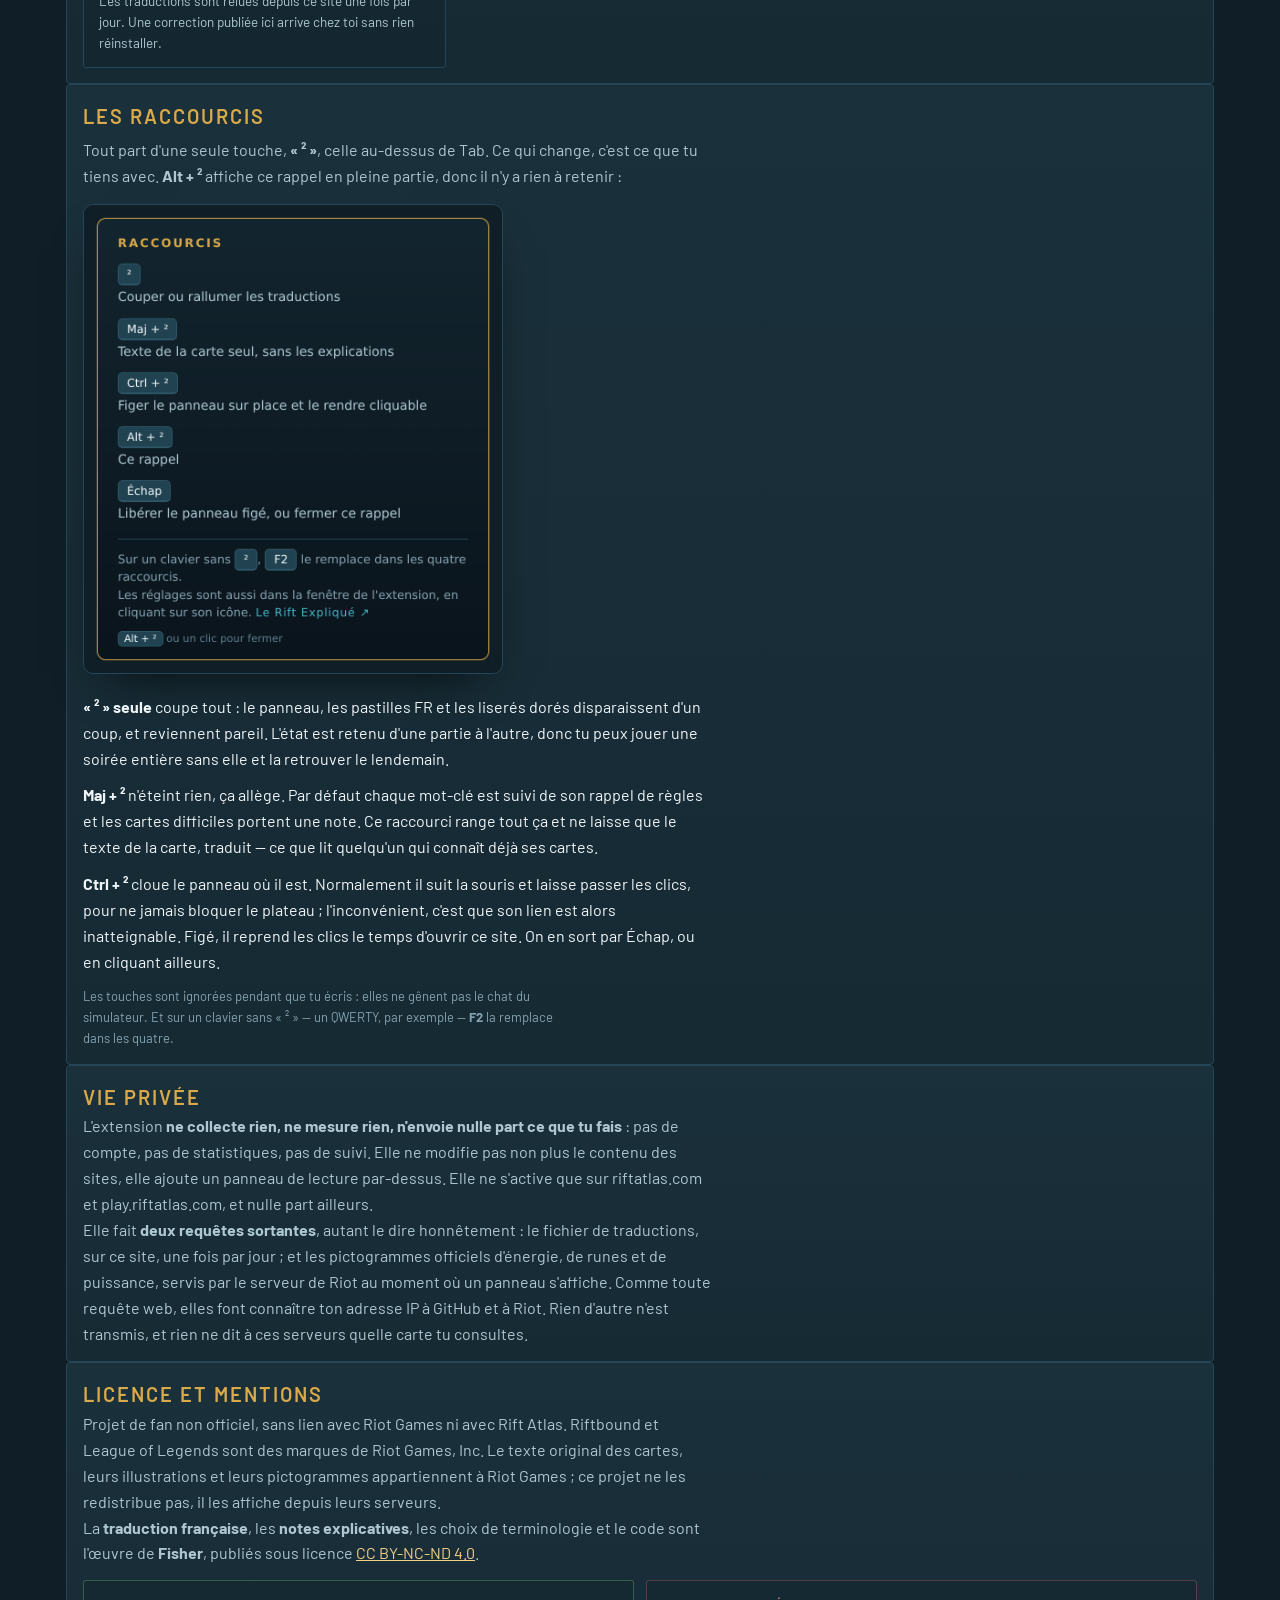
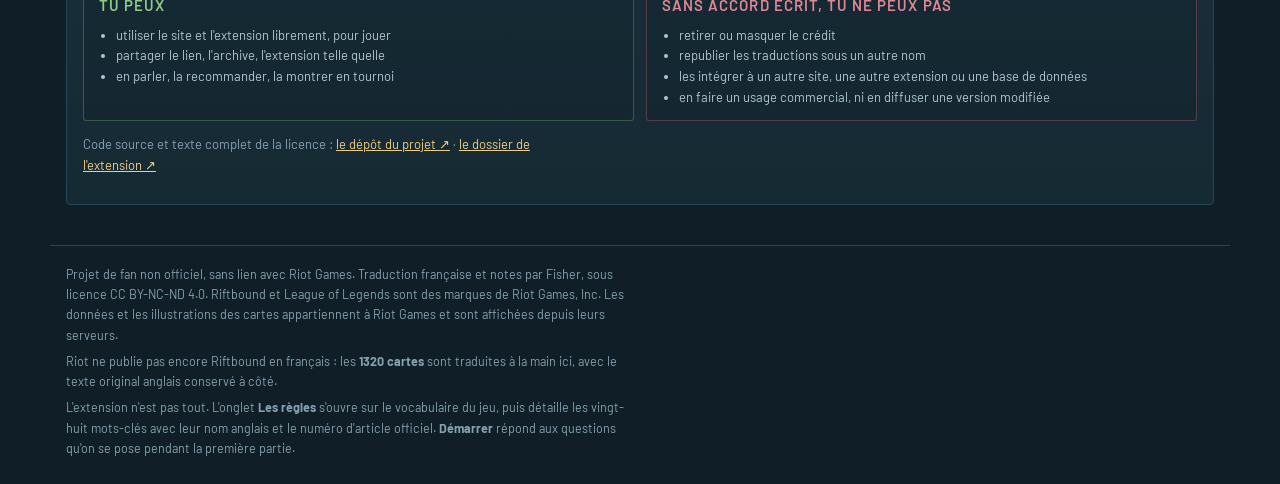
==== commit edb7d359: "Extension Radiance : 123 cartes de plus La galerie officielle de Riot a publié le reste de Radiance." ====
--- a/index.html
+++ b/index.html
@@ -4,7 +4,7 @@
 <meta charset="utf-8">
 <meta name="viewport" content="width=device-width, initial-scale=1, viewport-fit=cover">
 <title>Le Rift Expliqué — guide Riftbound</title>
-<meta name="description" content="Riftbound en français : les règles expliquées question par question, les 25 mots-clés, et une extension Chrome qui traduit les cartes au survol sur Rift Atlas.">
+<meta name="description" content="Riftbound en français : les règles expliquées question par question, les 28 mots-clés, et une extension Chrome qui traduit les cartes au survol sur Rift Atlas.">
 
 <link rel="canonical" href="https://rift-explique.github.io/">
 <meta name="theme-color" content="#D9A94A">
@@ -17,7 +17,7 @@
 <meta property="og:locale" content="fr_FR">
 <meta property="og:url" content="https://rift-explique.github.io/">
 <meta property="og:title" content="Le Rift Expliqué — Riftbound en français">
-<meta property="og:description" content="Les règles de Riftbound expliquées question par question, les 25 mots-clés, et une extension Chrome qui traduit les 1197 cartes au survol.">
+<meta property="og:description" content="Les règles de Riftbound expliquées question par question, les 28 mots-clés, et une extension Chrome qui traduit les 1320 cartes au survol.">
 <meta property="og:image" content="https://rift-explique.github.io/og.png">
 <meta property="og:image:width" content="1200">
 <meta property="og:image:height" content="630">
@@ -29,7 +29,7 @@
 <link rel="preconnect" href="https://fonts.googleapis.com">
 <link rel="preconnect" href="https://fonts.gstatic.com" crossorigin>
 <link rel="stylesheet" href="https://fonts.googleapis.com/css2?family=Cinzel:wght@500;700&family=Barlow:wght@400;500;600&family=Barlow+Condensed:wght@500;600;700&display=swap">
-<link rel="stylesheet" href="style.css?v=37">
+<link rel="stylesheet" href="style.css?v=38">
 </head>
 <body>
 
@@ -74,17 +74,17 @@
 
 <footer class="sitefoot">
   <p>Projet de fan non officiel, sans lien avec Riot Games. Traduction française et notes par Fisher, sous licence CC BY-NC-ND 4.0. Riftbound et League of Legends sont des marques de Riot&nbsp;Games, Inc. Les données et les illustrations des cartes appartiennent à Riot Games et sont affichées depuis leurs serveurs.</p>
-  <p>Riot ne publie pas encore Riftbound en français : les <strong>1197 cartes</strong> sont traduites à la main ici, avec le texte original anglais conservé à côté.</p>
-  <p class="foot-ext">L'extension n'est pas tout. L'onglet <strong>Les règles</strong> s'ouvre sur le vocabulaire du jeu, puis détaille les vingt-cinq mots-clés avec leur nom anglais et le numéro d'article officiel. <strong>Démarrer</strong> répond aux questions qu'on se pose pendant la première partie.</p>
+  <p>Riot ne publie pas encore Riftbound en français : les <strong>1320 cartes</strong> sont traduites à la main ici, avec le texte original anglais conservé à côté.</p>
+  <p class="foot-ext">L'extension n'est pas tout. L'onglet <strong>Les règles</strong> s'ouvre sur le vocabulaire du jeu, puis détaille les vingt-huit mots-clés avec leur nom anglais et le numéro d'article officiel. <strong>Démarrer</strong> répond aux questions qu'on se pose pendant la première partie.</p>
 </footer>
 
-<script src="cards-data.js?v=37"></script>
-<script src="rb-fr.js?v=37"></script>
-<script src="rb-core.js?v=37"></script>
-<script src="rb-regles-data.js?v=37"></script>
-<script src="rb-regles.js?v=37"></script>
-<script src="rb-rules.js?v=37"></script>
-<script src="rb-extension.js?v=37"></script>
-<script src="rb-app.js?v=37"></script>
+<script src="cards-data.js?v=38"></script>
+<script src="rb-fr.js?v=38"></script>
+<script src="rb-core.js?v=38"></script>
+<script src="rb-regles-data.js?v=38"></script>
+<script src="rb-regles.js?v=38"></script>
+<script src="rb-rules.js?v=38"></script>
+<script src="rb-extension.js?v=38"></script>
+<script src="rb-app.js?v=38"></script>
 </body>
 </html>
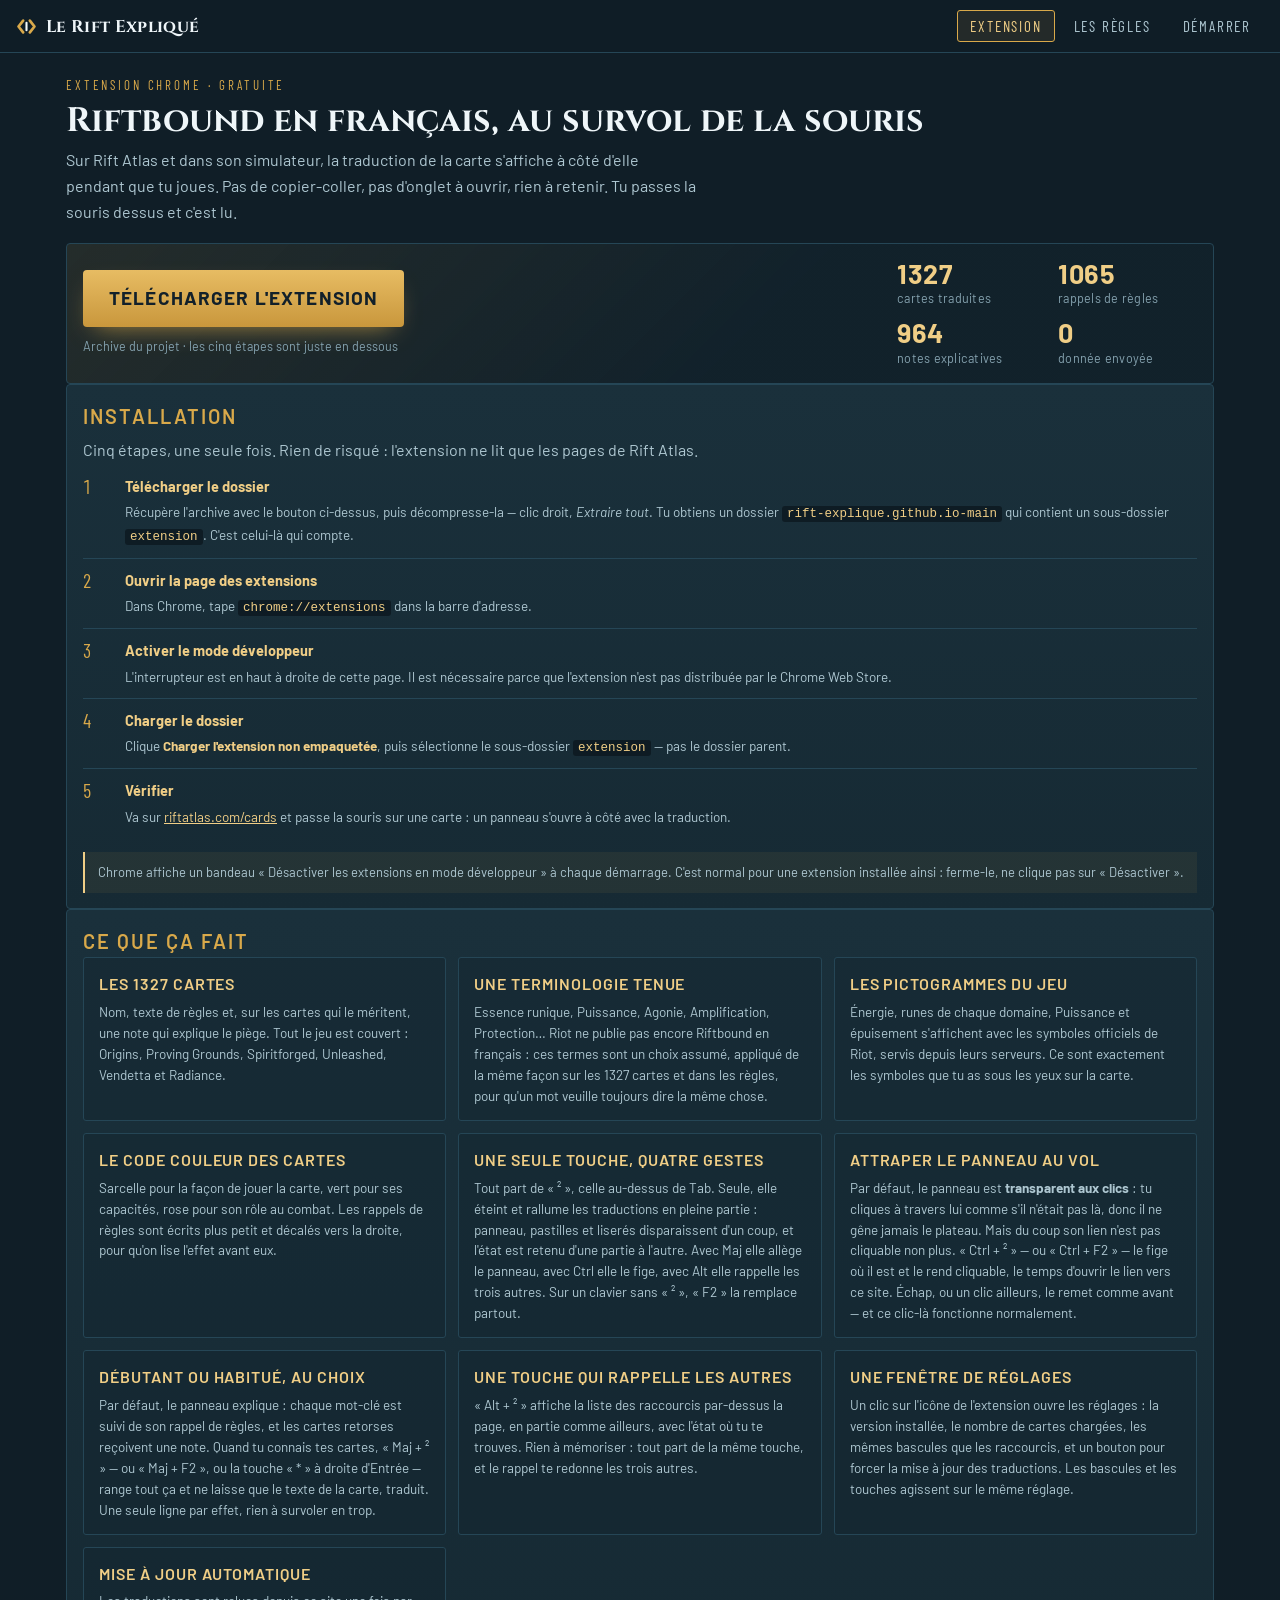
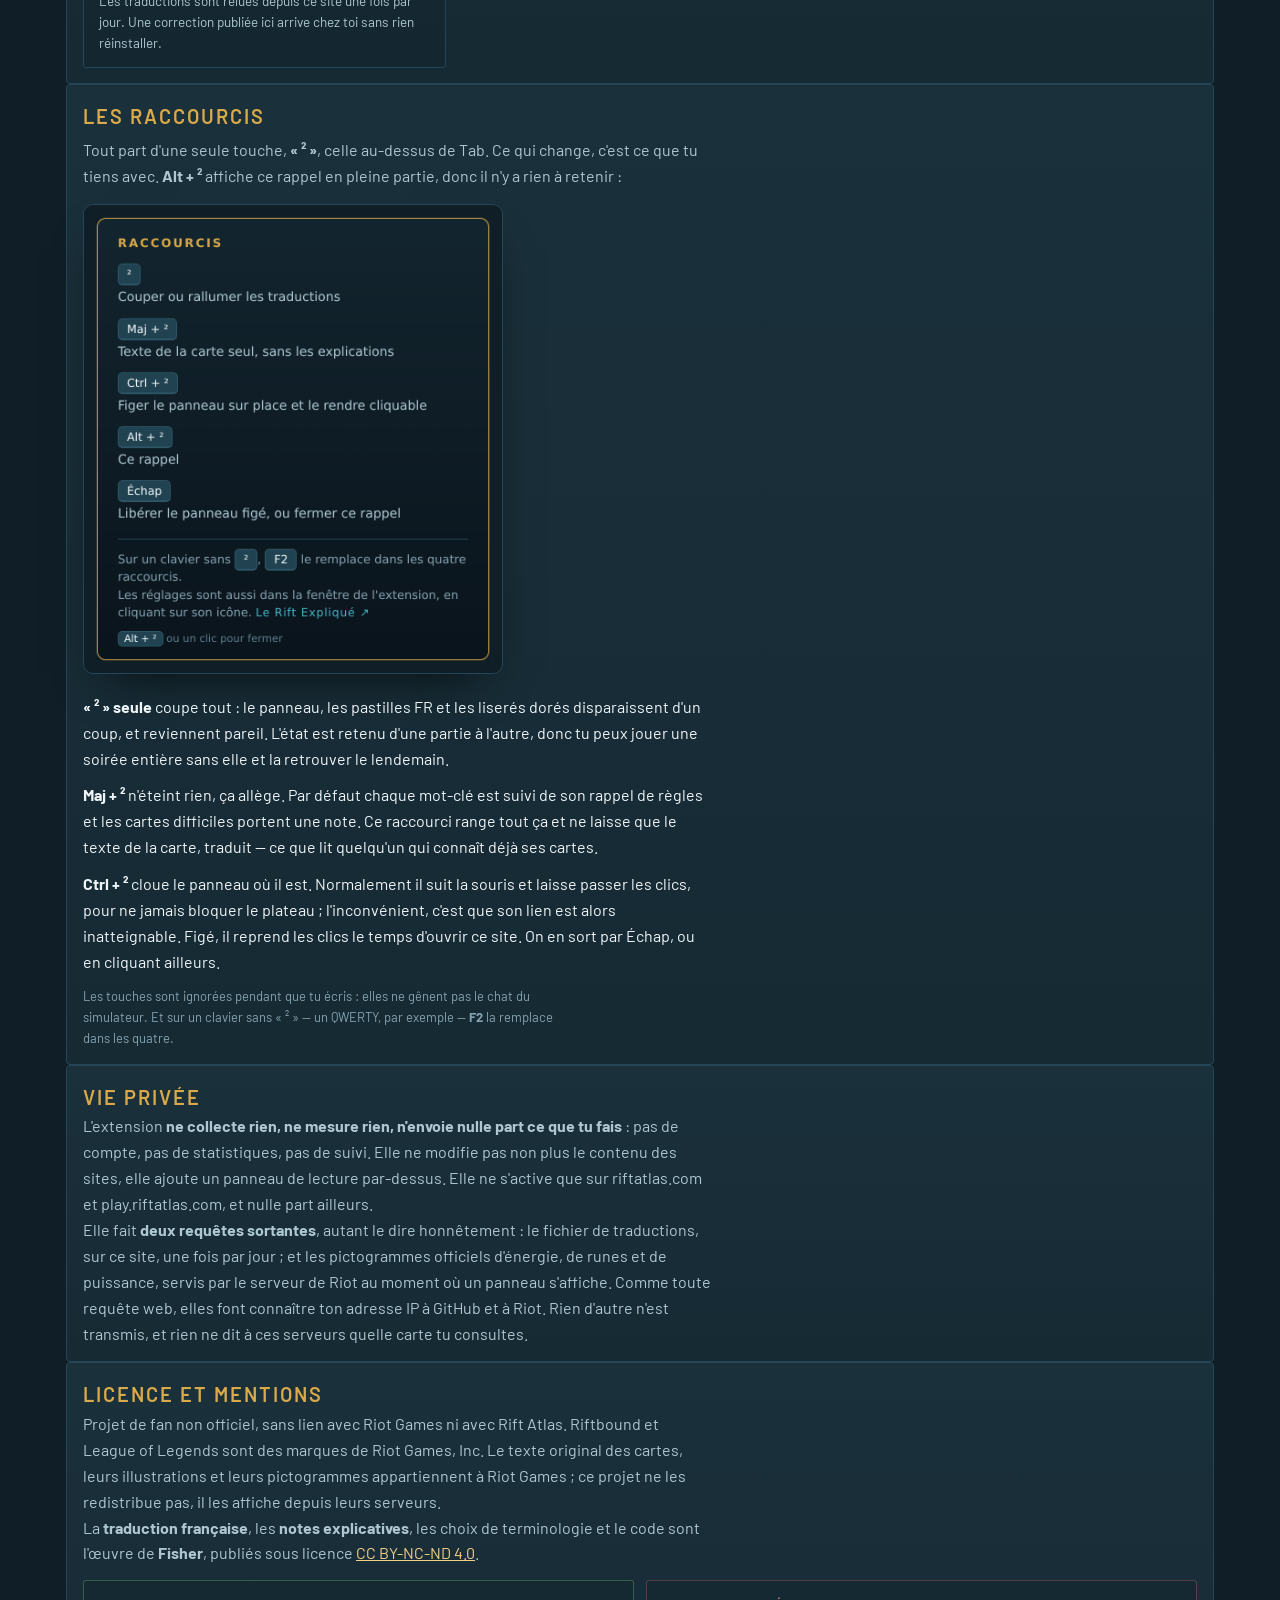
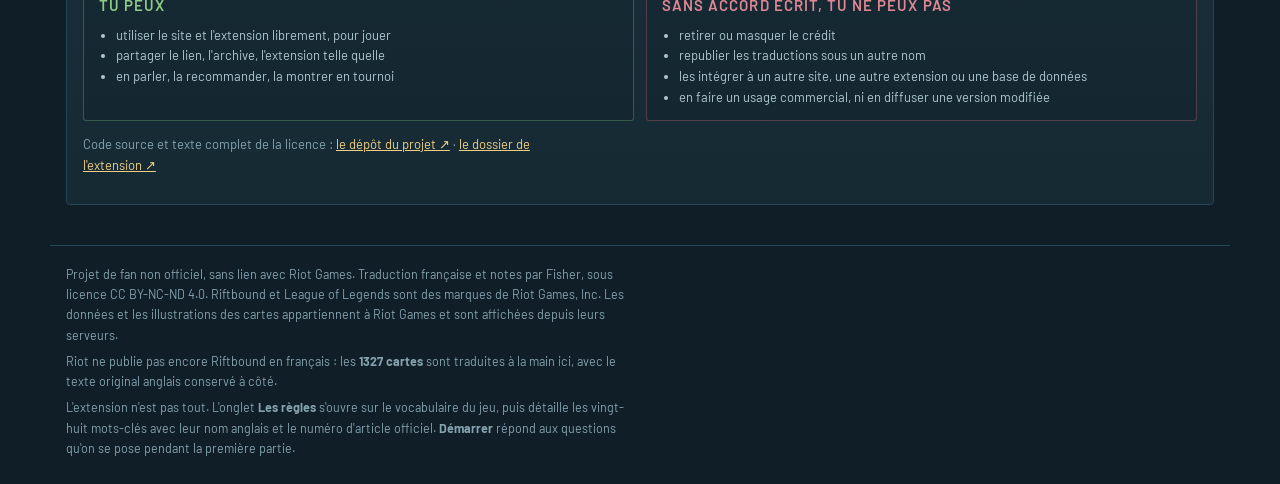
==== commit 02f673d6: "Radiance : 7 cartes de plus, types et domaines corrigés Les données de la galerie officielle étaient" ====
--- a/index.html
+++ b/index.html
@@ -17,7 +17,7 @@
 <meta property="og:locale" content="fr_FR">
 <meta property="og:url" content="https://rift-explique.github.io/">
 <meta property="og:title" content="Le Rift Expliqué — Riftbound en français">
-<meta property="og:description" content="Les règles de Riftbound expliquées question par question, les 28 mots-clés, et une extension Chrome qui traduit les 1320 cartes au survol.">
+<meta property="og:description" content="Les règles de Riftbound expliquées question par question, les 28 mots-clés, et une extension Chrome qui traduit les 1327 cartes au survol.">
 <meta property="og:image" content="https://rift-explique.github.io/og.png">
 <meta property="og:image:width" content="1200">
 <meta property="og:image:height" content="630">
@@ -29,7 +29,7 @@
 <link rel="preconnect" href="https://fonts.googleapis.com">
 <link rel="preconnect" href="https://fonts.gstatic.com" crossorigin>
 <link rel="stylesheet" href="https://fonts.googleapis.com/css2?family=Cinzel:wght@500;700&family=Barlow:wght@400;500;600&family=Barlow+Condensed:wght@500;600;700&display=swap">
-<link rel="stylesheet" href="style.css?v=38">
+<link rel="stylesheet" href="style.css?v=40">
 </head>
 <body>
 
@@ -74,17 +74,18 @@
 
 <footer class="sitefoot">
   <p>Projet de fan non officiel, sans lien avec Riot Games. Traduction française et notes par Fisher, sous licence CC BY-NC-ND 4.0. Riftbound et League of Legends sont des marques de Riot&nbsp;Games, Inc. Les données et les illustrations des cartes appartiennent à Riot Games et sont affichées depuis leurs serveurs.</p>
-  <p>Riot ne publie pas encore Riftbound en français : les <strong>1320 cartes</strong> sont traduites à la main ici, avec le texte original anglais conservé à côté.</p>
+  <p>Riot ne publie pas encore Riftbound en français : les <strong>1327 cartes</strong> sont traduites à la main ici, avec le texte original anglais conservé à côté.</p>
   <p class="foot-ext">L'extension n'est pas tout. L'onglet <strong>Les règles</strong> s'ouvre sur le vocabulaire du jeu, puis détaille les vingt-huit mots-clés avec leur nom anglais et le numéro d'article officiel. <strong>Démarrer</strong> répond aux questions qu'on se pose pendant la première partie.</p>
 </footer>
 
-<script src="cards-data.js?v=38"></script>
-<script src="rb-fr.js?v=38"></script>
-<script src="rb-core.js?v=38"></script>
-<script src="rb-regles-data.js?v=38"></script>
-<script src="rb-regles.js?v=38"></script>
-<script src="rb-rules.js?v=38"></script>
-<script src="rb-extension.js?v=38"></script>
-<script src="rb-app.js?v=38"></script>
+<script src="cards-data.js?v=40"></script>
+<script src="rb-fr.js?v=40"></script>
+<script src="rb-motscles.js?v=40"></script>
+<script src="rb-core.js?v=40"></script>
+<script src="rb-regles-data.js?v=40"></script>
+<script src="rb-regles.js?v=40"></script>
+<script src="rb-rules.js?v=40"></script>
+<script src="rb-extension.js?v=40"></script>
+<script src="rb-app.js?v=40"></script>
 </body>
 </html>
--- a/style.css
+++ b/style.css
@@ -153,6 +153,24 @@
 .card:hover{transform:translateY(-3px);box-shadow:0 14px 26px -14px #000;border-color:var(--dom)}
 .card img{width:100%;aspect-ratio:744/1039;object-fit:cover;background:#0A141C}
 .card.landscape img{aspect-ratio:1039/744}
+/* carte connue, illustration pas encore publiée par Riot */
+.sans-art{
+  --dom:var(--Colorless);
+  width:100%;aspect-ratio:744/1039;border-radius:6px;
+  display:flex;flex-direction:column;align-items:center;justify-content:center;gap:8px;
+  text-align:center;padding:14px;
+  background:
+    repeating-linear-gradient(135deg, rgba(255,255,255,.015) 0 9px, transparent 9px 18px),
+    linear-gradient(180deg, color-mix(in srgb, var(--dom) 16%, #0A141C), #0A141C);
+  border:1px dashed color-mix(in srgb, var(--dom) 45%, #162b36);
+}
+.sans-art b{font-family:var(--serif);font-size:15px;color:#EFF6F8;line-height:1.25}
+.sans-art span{font-family:var(--cond);font-size:12px;letter-spacing:.07em;
+  text-transform:uppercase;color:var(--text-faint);max-width:22ch;line-height:1.3}
+.card .sans-art{border-radius:0;border:0}
+.landscape .sans-art{aspect-ratio:1039/744}
+.detail .sans-art{border-radius:8px}
+
 .card .fallback{
   position:absolute;inset:0;display:grid;place-items:center;text-align:center;padding:10px;
   font-family:var(--cond);font-size:13px;letter-spacing:.06em;color:var(--text-faint);
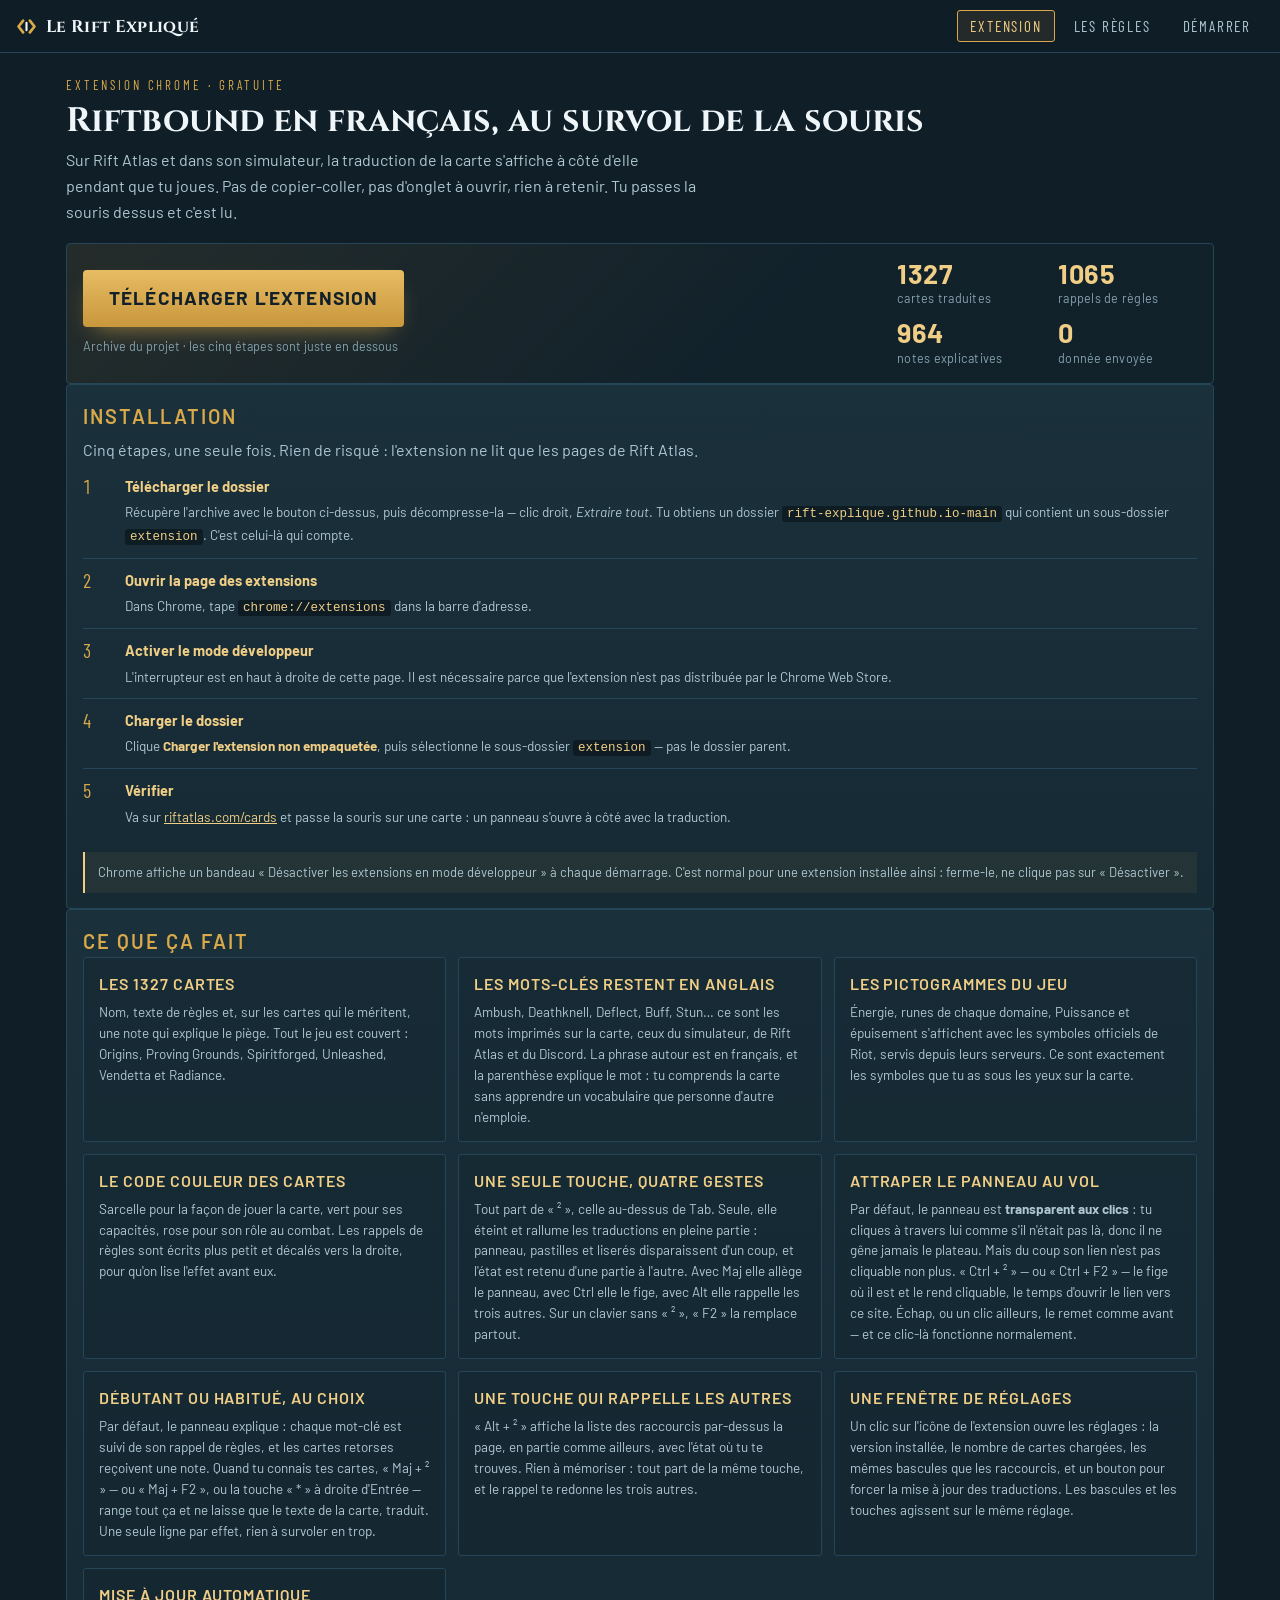
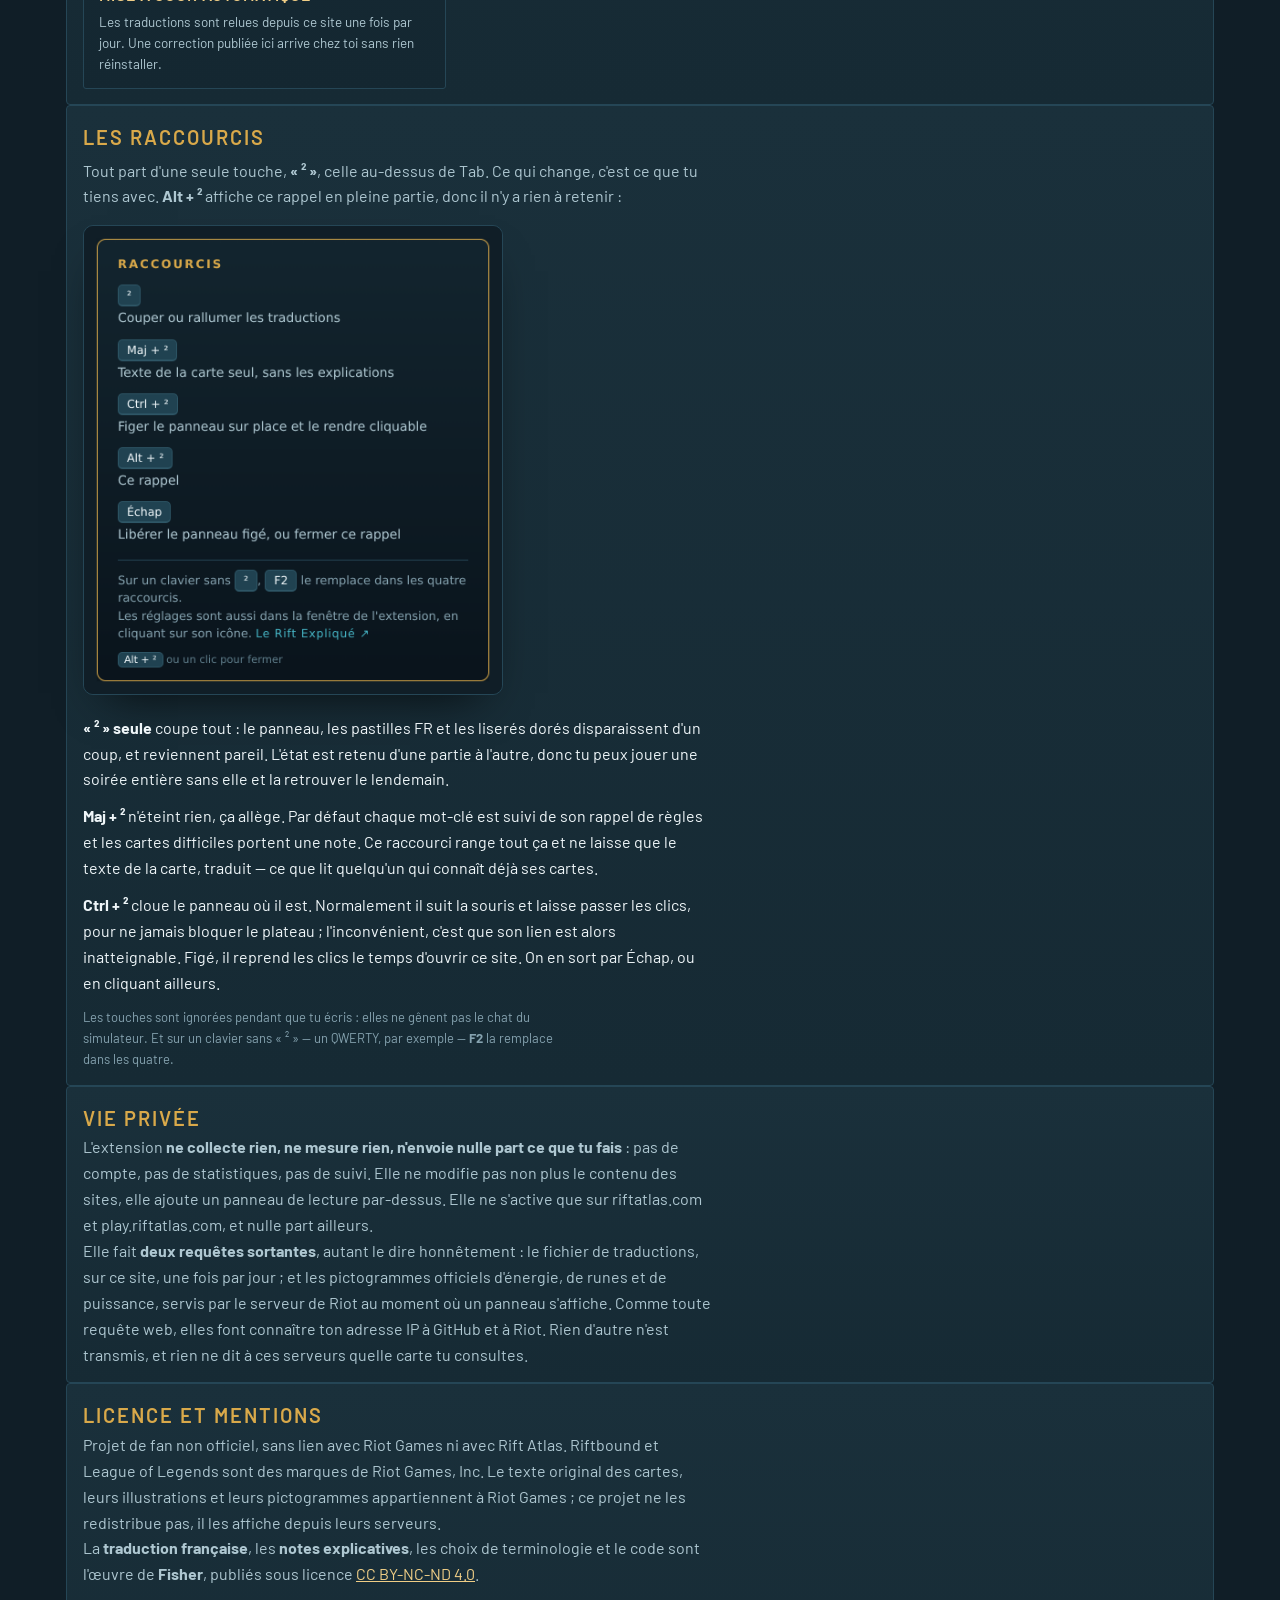
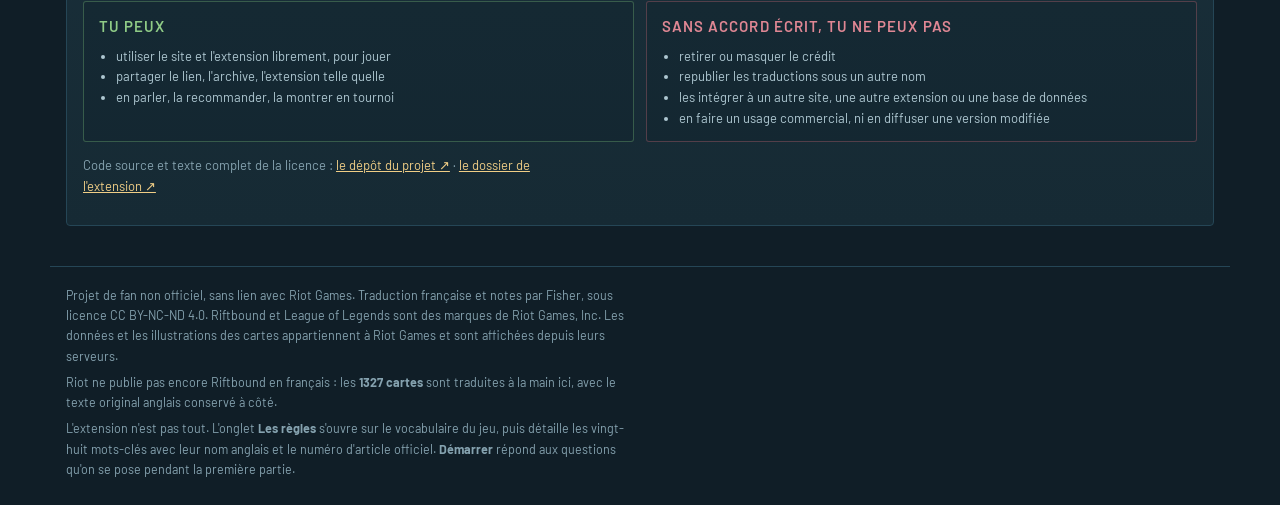
==== commit 286bf298: "Les mots-clés gardent leur nom anglais Ambush, Deathknell, Deflect, Buff, Stun : les mots-clés sont " ====
--- a/index.html
+++ b/index.html
@@ -1,5 +1,5 @@
 <!doctype html>
-<html lang="fr">
+<html lang="fr" translate="no">
 <head>
 <meta charset="utf-8">
 <meta name="viewport" content="width=device-width, initial-scale=1, viewport-fit=cover">
@@ -29,7 +29,7 @@
 <link rel="preconnect" href="https://fonts.googleapis.com">
 <link rel="preconnect" href="https://fonts.gstatic.com" crossorigin>
 <link rel="stylesheet" href="https://fonts.googleapis.com/css2?family=Cinzel:wght@500;700&family=Barlow:wght@400;500;600&family=Barlow+Condensed:wght@500;600;700&display=swap">
-<link rel="stylesheet" href="style.css?v=40">
+<link rel="stylesheet" href="style.css?v=41">
 </head>
 <body>
 
@@ -78,14 +78,14 @@
   <p class="foot-ext">L'extension n'est pas tout. L'onglet <strong>Les règles</strong> s'ouvre sur le vocabulaire du jeu, puis détaille les vingt-huit mots-clés avec leur nom anglais et le numéro d'article officiel. <strong>Démarrer</strong> répond aux questions qu'on se pose pendant la première partie.</p>
 </footer>
 
-<script src="cards-data.js?v=40"></script>
-<script src="rb-fr.js?v=40"></script>
-<script src="rb-motscles.js?v=40"></script>
-<script src="rb-core.js?v=40"></script>
-<script src="rb-regles-data.js?v=40"></script>
-<script src="rb-regles.js?v=40"></script>
-<script src="rb-rules.js?v=40"></script>
-<script src="rb-extension.js?v=40"></script>
-<script src="rb-app.js?v=40"></script>
+<script src="cards-data.js?v=41"></script>
+<script src="rb-fr.js?v=41"></script>
+<script src="rb-motscles.js?v=41"></script>
+<script src="rb-core.js?v=41"></script>
+<script src="rb-regles-data.js?v=41"></script>
+<script src="rb-regles.js?v=41"></script>
+<script src="rb-rules.js?v=41"></script>
+<script src="rb-extension.js?v=41"></script>
+<script src="rb-app.js?v=41"></script>
 </body>
 </html>
